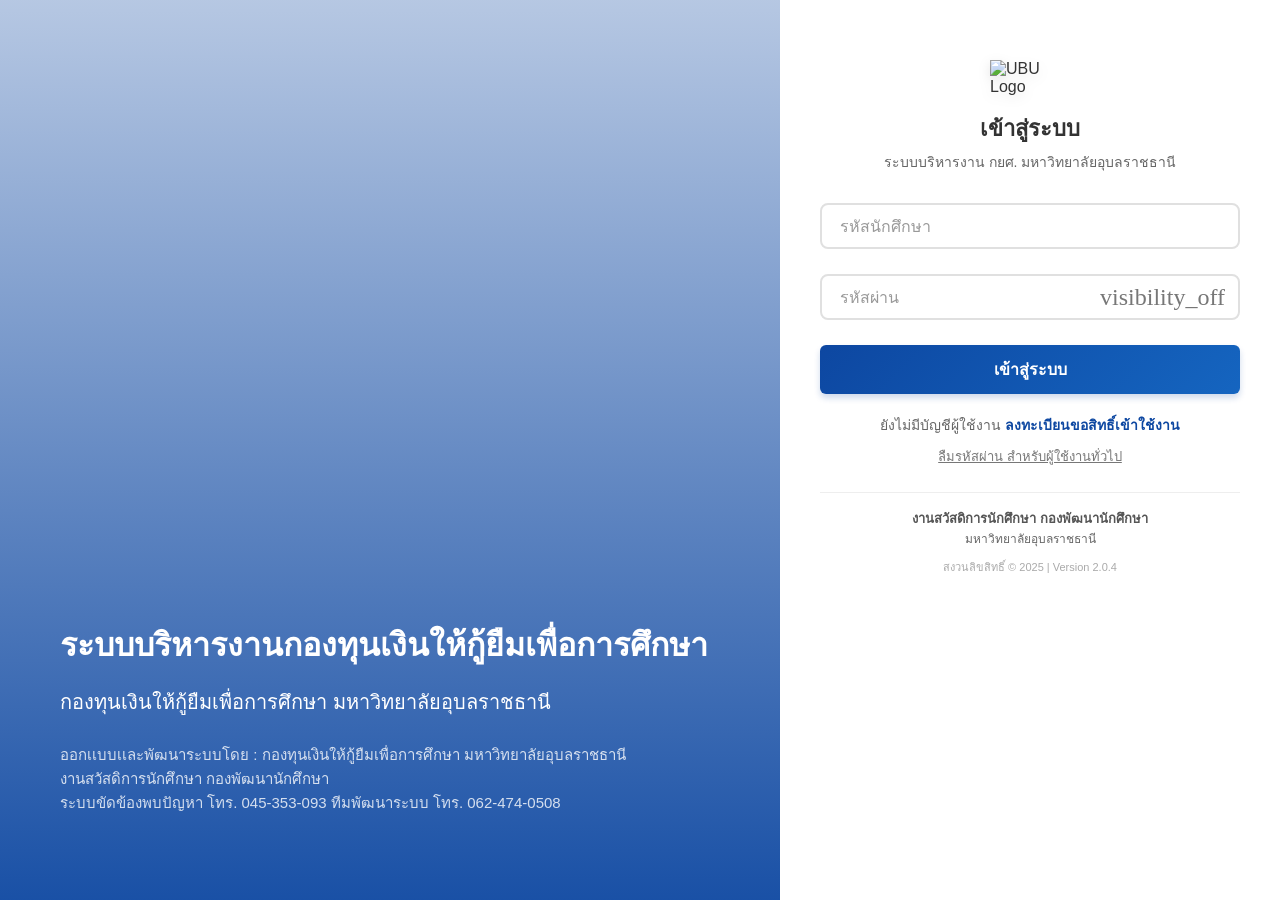
==== index.html @ ed47c74d "Update index.html" ====
<!DOCTYPE html>
<html lang="th">
<head>
    <meta charset="UTF-8">
    <meta name="viewport" content="width=device-width, initial-scale=1.0">
    <meta http-equiv="Content-Security-Policy" content="default-src 'self'; script-src 'self' https://cdn.jsdelivr.net https://script.google.com; style-src 'self' 'unsafe-inline' https://fonts.googleapis.com; font-src 'self' https://fonts.gstatic.com; connect-src 'self' https://script.google.com https://script.googleusercontent.com https://api.ipify.org; img-src 'self' data: https:;">
    <title>ระบบบริหารงานกองทุนเงินให้กู้ยืมเพื่อการศึกษา มหาวิทยาลัยอุบลราชธานี</title>
    <link href="https://fonts.googleapis.com/css2?family=Sarabun:wght@300;400;500;600;700&display=swap" rel="stylesheet">
    <link href="https://fonts.googleapis.com/icon?family=Material+Icons" rel="stylesheet">
    <script src="https://cdn.jsdelivr.net/npm/sweetalert2@11"></script>
    <link rel="stylesheet" href="style.css">
    <script src="api.js"></script>
</head>
<body>

    <div id="customLoader" style="display: none;">
        <div class="loader-box">
            <div id="loaderText" style="font-size: 16px; margin-bottom: 10px; line-height: 1.4;">ระบบกำลังประมวลผล กรุณารอสักครู่</div>
            <div class="loader-track"><div class="loader-bar"></div></div>
        </div>
    </div>

    <div id="authLayout">
        <div class="login-wrapper">
            <div class="login-image-side">
                <div class="login-image-text">
                    <h1 style="font-size: 32px; line-height: 1.2; white-space: nowrap;">ระบบบริหารงานกองทุนเงินให้กู้ยืมเพื่อการศึกษา</h1>
                    <p style="font-size: 20px; margin-bottom: 25px;">กองทุนเงินให้กู้ยืมเพื่อการศึกษา มหาวิทยาลัยอุบลราชธานี</p>
                    <p style="font-size: 15px; opacity: 0.8; margin-bottom: 25px;">
                        ออกเเบบเเละพัฒนาระบบโดย : กองทุนเงินให้กู้ยืมเพื่อการศึกษา มหาวิทยาลัยอุบลราชธานี<br>
                        งานสวัสดิการนักศึกษา กองพัฒนานักศึกษา<br>
                        ระบบขัดข้องพบปัญหา โทร. 045-353-093 ทีมพัฒนาระบบ โทร. 062-474-0508
                    </p>
                </div>
            </div>
            
            <div class="login-form-side">   
                <div id="loginSection" class="section active login-form-container">
                    <img src="https://drive.google.com/uc?export=view&id=1RZyiY78Czi9T7-gZjUfAJ6yCHCLRI7UK" alt="UBU Logo" class="login-logo">
                    <div style="margin-bottom: 30px; text-align: center;">
                        <h2 style="justify-content: center; color: #333; font-size: 22px; border: none; padding: 0; margin-bottom: 5px;">เข้าสู่ระบบ</h2>
                        <p style="color: #666; margin: 0; font-size: 14px;">ระบบบริหารงาน กยศ. มหาวิทยาลัยอุบลราชธานี</p>
                    </div>
                    <form id="loginForm">
                        <div class="modern-input-group">
                            <input type="text" id="loginStudentId" class="modern-input" placeholder=" " required>
                            <label for="loginStudentId" class="modern-label">รหัสนักศึกษา</label>
                        </div>
                        <div class="modern-input-group">
                            <input type="password" id="loginPassword" class="modern-input" placeholder=" " required>
                            <label for="loginPassword" class="modern-label">รหัสผ่าน</label>
                            <button type="button" class="toggle-password-btn" id="toggleLoginPassBtn">
                                <i class="material-icons" id="loginEyeIcon">visibility_off</i>
                            </button>
                        </div>
                        <button type="submit" id="btnLoginSubmit" class="btn-login-new">เข้าสู่ระบบ</button>
                    </form>
                    <div style="text-align: center; margin-top: 20px; font-size: 14px; display: flex; flex-direction: column; gap: 10px;">
                        <div>
                            <span style="color: #666;">ยังไม่มีบัญชีผู้ใช้งาน</span> 
                            <a href="#" id="showSignup" style="color: var(--secondary-color); font-weight: bold;">ลงทะเบียนขอสิทธิ์เข้าใช้งาน</a>
                        </div>
                        <div>
                            <a href="#" id="showResetPassword" style="color: #777; font-size: 13px; text-decoration: underline;">ลืมรหัสผ่าน สำหรับผู้ใช้งานทั่วไป</a>
                        </div>
                        <div style="margin-top: 15px; padding-top: 15px; border-top: 1px solid #eee;">
                            <div style="color: #555; font-weight: 600; font-size: 13px;">งานสวัสดิการนักศึกษา กองพัฒนานักศึกษา</div>
                            <div style="color: #666; font-size: 12px;">มหาวิทยาลัยอุบลราชธานี</div>
                            <div style="margin-top: 10px; color: #aaa; font-size: 11px;">สงวนลิขสิทธิ์ © 2025 | Version 2.0.4</div>
                        </div>
                    </div>
                </div>

                <div id="signupSection" class="section login-form-container" style="display: none;">
                    <div class="form-container">
                        <h2 style="color: #333; font-size: 24px; border: none; justify-content: center;">ลงทะเบียนขอสิทธิ์เข้าใช้งาน</h2>
                        <form id="signupForm" style="text-align: left;">
                            <p class="form-subheading">ข้อมูลส่วนตัว</p>
                            <div class="form-group">
                                <label for="signupPrefix">คำนำหน้า</label>
                                <select id="signupPrefix" class="floating-input" required>
                                    <option value="">เลือกคำนำหน้า</option>
                                    <option value="นาย">นาย</option>
                                    <option value="นาง">นาง</option>
                                    <option value="นางสาว">นางสาว</option>
                                </select>
                            </div>
                            <div class="form-row">
                                <div class="form-group" style="flex:1;">
                                    <label for="signupFirstName">ชื่อ (ไม่ต้องระบุคำนำหน้านาม)</label>
                                    <input type="text" id="signupFirstName" class="floating-input" required>
                                </div>
                                <div class="form-group" style="flex:1;">
                                    <label for="signupLastName">นามสกุล</label>
                                    <input type="text" id="signupLastName" class="floating-input" required>
                                </div>
                            </div>
                            <p class="form-subheading">ข้อมูลนักศึกษา</p>
                            <div class="form-group">
                                <label for="signupStudentId">รหัสนักศึกษา</label>
                                <input type="text" id="signupStudentId" class="floating-input" required>
                            </div>
                            <div class="form-group">
                                <label for="signupFaculty">สังกัดคณะ/วิทยาลัย</label>
                                <select id="signupFaculty" class="floating-input" required>
                                    <option value="">-- กรุณาเลือก --</option>
                                    <option value="คณะเกษตรศาสตร์">คณะเกษตรศาสตร์</option>
                                    <option value="คณะวิทยาศาสตร์">คณะวิทยาศาสตร์</option>
                                    <option value="คณะวิศวกรรมศาสตร์">คณะวิศวกรรมศาสตร์</option>
                                    <option value="คณะศิลปศาสตร์">คณะศิลปศาสตร์</option>
                                    <option value="คณะเภสัชศาสตร์">คณะเภสัชศาสตร์</option>
                                    <option value="คณะบริหารศาสตร์">คณะบริหารศาสตร์</option>
                                    <option value="คณะพยาบาลศาสตร์">คณะพยาบาลศาสตร์</option>
                                    <option value="คณะศิลปประยุกต์และสถาปัตยกรรมศาสตร์">คณะศิลปประยุกต์และสถาปัตยกรรมศาสตร์</option>
                                    <option value="คณะนิติศาสตร์">คณะนิติศาสตร์</option>
                                    <option value="คณะรัฐศาสตร์">คณะรัฐศาสตร์</option>
                                    <option value="คณะศึกษาศาสตร์">คณะศึกษาศาสตร์</option>
                                    <option value="วิทยาลัยแพทยศาสตร์และการสาธารณสุข">วิทยาลัยแพทยศาสตร์และการสาธารณสุข</option>
                                </select>
                            </div>
                            <div class="form-group">
                                <label for="signupPhone">หมายเลขโทรศัพท์</label>
                                <input type="tel" id="signupPhone" class="floating-input" pattern="[0-9]{10}" placeholder="08XXXXXXXX" required>
                            </div>
                            <p class="form-subheading">ข้อมูลบัญชี</p>
                            <div class="form-group">
                                <label for="signupGmail">อีเมล</label>
                                <input type="email" id="signupGmail" class="floating-input" required>
                            </div>
                            <div class="form-group">
                                <label for="signupPassword">รหัสผ่าน</label>
                                <div class="input-group-password">
                                    <input type="password" id="signupPassword" class="floating-input" minlength="6" required>
                                    <i class="material-icons toggle-password" id="toggleSignupPassword">visibility_off</i>
                                </div>
                            </div>
                            <button type="submit" id="btnSignupSubmit" class="btn-login-new" style="background: linear-gradient(135deg, #2e7d32 0%, #43a047 100%); width:100%">ลงทะเบียนเข้าใช้งาน</button>
                        </form>
                        <div style="text-align: center; margin-top: 20px;">
                            <a href="#" id="showLogin" style="color: #666; font-weight:bold;">กลับสู่หน้าเข้าสู่ระบบ</a>
                        </div>
                    </div>
                </div>

                <div id="resetPasswordSection" class="section login-form-container" style="display: none;">
                    <div class="form-container">
                        <h2 style="color: #333; font-size: 24px; border: none; justify-content: center; margin-bottom: 10px;">ตั้งรหัสผ่านใหม่</h2>
                        <p style="text-align: center; color: #666; font-size: 14px; margin-bottom: 30px;">กรุณากรอกข้อมูลเพื่อยืนยันตัวตน</p>
                        <form id="resetPasswordForm" style="text-align: left;">
                            <div id="resetStep1Area">
                                <div class="modern-input-group">
                                    <input type="text" id="resetStudentId" class="modern-input" placeholder=" " required>
                                    <label for="resetStudentId" class="modern-label">รหัสนักศึกษา</label>
                                </div>
                                <div class="modern-input-group">
                                    <input type="tel" id="resetPhone" class="modern-input" pattern="[0-9]{10}" placeholder=" " required>
                                    <label for="resetPhone" class="modern-label">เบอร์โทรศัพท์ที่ลงทะเบียนไว้</label>
                                </div>
                                <div class="modern-input-group">
                                    <input type="text" id="resetIdCard" class="modern-input" placeholder=" " maxlength="13" required>
                                    <label for="resetIdCard" class="modern-label">เลขประจำตัวประชาชน 13 หลัก</label>
                                </div>
                                <button type="button" id="btnVerifyIdentity" class="btn-login-new" style="background: linear-gradient(135deg, #0d47a1 0%, #1976D2 100%); width:100%; margin-bottom: 15px;">ตรวจสอบข้อมูล</button>
                            </div>
                            <div id="resetStep2Area" style="display: none; animation: fadeIn 0.5s;">
                                <hr style="margin: 20px 0; border: 0; border-top: 1px dashed #ccc;">
                                <div class="modern-input-group" style="position: relative;">
                                    <input type="password" id="resetNewPassword" class="modern-input" minlength="6" placeholder=" " required style="padding-right: 40px;">
                                    <label for="resetNewPassword" class="modern-label">รหัสผ่านใหม่</label>
                                    <i class="material-icons" id="btnToggleResetNew" style="position: absolute; right: 10px; top: 50%; transform: translateY(-50%); cursor: pointer; color: #999; user-select: none; z-index: 10;">visibility_off</i>
                                </div>
                                <div class="modern-input-group" style="position: relative;">
                                    <input type="password" id="resetConfirmPassword" class="modern-input" minlength="6" placeholder=" " required style="padding-right: 40px;">
                                    <label for="resetConfirmPassword" class="modern-label">ยืนยันรหัสผ่านใหม่</label>
                                    <i class="material-icons" id="btnToggleResetConfirm" style="position: absolute; right: 10px; top: 50%; transform: translateY(-50%); cursor: pointer; color: #999; user-select: none; z-index: 10;">visibility_off</i>
                                </div>
                                <button type="submit" id="btnResetSubmit" class="btn-login-new" style="background: linear-gradient(135deg, #e65100 0%, #ff9800 100%); width:100%">ยืนยันการเปลี่ยนรหัสผ่าน</button>
                            </div>
                        </form>
                        <div style="text-align: center; margin-top: 20px;">
                            <a href="#" id="backToLoginFromReset" style="color: #666; font-weight:bold;">ยกเลิก / กลับหน้าเข้าสู่ระบบ</a>
                        </div>
                    </div>
                </div>
            </div>
        </div>
    </div>

<script src="main.js"></script>
</body>
</html>
---- style.css ----
<style>  

.time-slot-picker {
    display: grid;
    grid-template-columns: repeat(auto-fill, minmax(130px, 1fr));
    gap: 12px;
}
.time-slot-label {
    display: inline-flex;
    align-items: center;
    justify-content: center;
    background-color: #f8fafc;
    border: 2px solid #e2e8f0;
    border-radius: 8px;
    padding: 12px 10px;
    cursor: pointer;
    transition: all 0.2s ease;
    font-weight: 600;
    color: #64748b;
    user-select: none;
    text-align: center;
}
.time-slot-label input[type="checkbox"] {
    display: none;
}
.time-slot-label:has(input:checked) {
    background-color: #eff6ff;
    border-color: #0284c7;
    color: #0369a1;
    box-shadow: 0 4px 10px rgba(2, 132, 199, 0.15);
}

.queue-date-card {
    background: #ffffff;
    border: 1px solid #e2e8f0;
    border-radius: 12px;
    padding: 20px;
    margin-bottom: 15px;
    display: flex;
    justify-content: space-between;
    align-items: center;
    box-shadow: 0 2px 5px rgba(0,0,0,0.02);
    transition: transform 0.2s, box-shadow 0.2s;
}
.queue-date-card:hover {
    transform: translateY(-2px);
    box-shadow: 0 8px 15px rgba(0,0,0,0.05);
    border-color: #cbd5e1;
}

.sidebar.collapsed .nav-header,
.sidebar.collapsed .arrow-icon {
    display: none !important;
}
    .queue-ticket-expired {
        background-color: #f5f5f5 !important;
        border-color: #ccc !important;
        opacity: 0.9;
    }

    .queue-ticket-expired .qt-left {
        background: linear-gradient(135deg, #757575 0%, #9e9e9e 100%) !important;
    }

    .queue-ticket-expired .btn-cancel-queue {
        display: none !important;
    }

    .queue-ticket-expired .qt-value,
    .queue-ticket-expired .qt-label {
        color: #666 !important;
    }
    
    :root {
        --sidebar-bg: #212529;
        --sidebar-text: #ecf0f1;
        --sidebar-hover: #343a40;
        --topbar-bg: #ffffff;
        --body-bg: #f4f6f9;
        --primary-color: #343a40;
        --secondary-color: #0d47a1;
        --accent-color: #1976D2;
        --success-color: #28a745;
        --danger-color: #dc3545;
        --warning-color: #ffc107;
        --text-color: #333;
        --input-border: #ced4da;
        --input-focus: #80bdff;
        --sidebar-width: 260px;
        --sidebar-width-collapsed: 60px;
        --topbar-height: 60px;
        --transition-speed: 0.3s;
    }
   
    .swal2-container {
        z-index: 9999 !important;
    }

    body { 
        font-family: 'Sarabun', sans-serif; 
        margin: 0; 
        padding: 0; 
        background-color: var(--body-bg); 
        color: var(--text-color); 
        overflow-x: hidden; 
    }
    
    * { 
        box-sizing: border-box; 
    }
    
    a { 
        text-decoration: none; 
        color: var(--accent-color); 
    }

    #customLoader { 
        display: none; 
        position: fixed; 
        z-index: 9999; 
        left: 0; 
        top: 0; 
        width: 100%; 
        height: 100%; 
        background-color: rgba(0, 0, 0, 0.4); 
        backdrop-filter: blur(2px); 
        justify-content: center; 
        align-items: center; 
    }
    
    .loader-box { 
        background-color: #1976D2; 
        color: #fff; 
        padding: 20px; 
        border-radius: 8px; 
        width: 300px; 
        text-align: center; 
    }
    
    .loader-track { 
        width: 100%; 
        height: 5px; 
        background: rgba(255,255,255,0.3); 
        border-radius: 3px; 
        position: relative; 
        overflow: hidden; 
        margin-top: 10px; 
    }
    
    .loader-bar { 
        position: absolute; 
        height: 100%; 
        width: 30%; 
        background: #fff; 
        border-radius: 3px; 
        animation: indeterminate 1.5s infinite ease-in-out; 
    }
    
    @keyframes indeterminate { 
        0% { left: -30%; } 
        50% { left: 40%; width: 50%; } 
        100% { left: 100%; width: 30%; } 
    }

    .login-wrapper { 
        display: flex; 
        min-height: 100vh; 
        width: 100%; 
        background-color: #fff; 
        font-family: 'Sarabun', sans-serif; 
        overflow: hidden; 
    }
    
    .login-image-side { 
        flex: 1.2; 
        background-image: url('https://img2.pic.in.th/thm_ubu.jpg'); 
        background-size: cover; 
        background-position: center; 
        position: relative; 
        display: flex; 
        flex-direction: column; 
        justify-content: flex-end; 
        padding: 60px; 
        color: white; 
    }
    
    .login-image-side::before { 
        content: ''; 
        position: absolute; 
        top: 0; 
        left: 0; 
        right: 0; 
        bottom: 0; 
        background: linear-gradient(to bottom, rgba(13, 71, 161, 0.3), rgba(13, 71, 161, 0.95)); 
        z-index: 1; 
    }
    
    .login-image-text { 
        position: relative; 
        z-index: 2; 
        max-width: 650px; 
        animation: fadeInUp 0.8s ease-out; 
    }

    .login-form-side {
        width: 100%;
        max-width: 500px;
        flex-shrink: 0;
        display: block;
        background-color: #ffffff;
        position: relative;
        overflow-y: auto;
        height: 100vh;
    }
    
    .login-form-container {
        width: 100%;
        max-width: 480px;
        margin: 0 auto;
        padding: 60px 30px 40px 30px;
        animation: fadeIn 1s ease-out;
    }
  
    .login-logo {
        width: 80px;
        height: auto;
        display: block;
        margin: 0 auto 15px auto;
        filter: drop-shadow(0 4px 6px rgba(0,0,0,0.1));
    }

    .modern-input-group {
        position: relative;
        margin-bottom: 25px; 
        text-align: left;
    }
    
    .modern-input {
        width: 100%;
        padding: 12px 15px;
        border: 2px solid #e0e0e0; 
        border-radius: 8px;
        background: none;
        font-family: 'Sarabun', sans-serif;
        font-size: 16px;
        color: #333;
        outline: none;
        transition: border-color 0.3s ease;
        z-index: 1;
    }

    .modern-input:focus,
    .modern-input:not(:placeholder-shown) {
        border-color: var(--secondary-color); 
    }

    .modern-label {
        position: absolute;
        left: 15px;
        top: 50%;
        transform: translateY(-50%);
        background-color: #fff; 
        padding: 0 5px;
        color: #999;
        font-size: 16px;
        transition: all 0.3s ease;
        pointer-events: none; 
        z-index: 2;
    }

    .modern-input:focus ~ .modern-label,
    .modern-input:not(:placeholder-shown) ~ .modern-label {
        top: 0;
        font-size: 12px;
        color: var(--secondary-color);
        font-weight: bold;
    }

    .toggle-password-btn {
        position: absolute;
        right: 15px;
        top: 50%;
        transform: translateY(-50%);
        cursor: pointer;
        color: #777;
        z-index: 3;
        background: none;
        border: none;
        padding: 0;
        display: flex;
        align-items: center;
    }

    .toggle-password-btn:hover {
        color: var(--secondary-color);
    }

    .btn-login-new { 
        width: 100%; 
        padding: 12px; 
        background: linear-gradient(135deg, #0d47a1 0%, #1565c0 100%); 
        color: white; 
        border: none; 
        border-radius: 6px; 
        font-size: 16px; 
        font-weight: 700; 
        cursor: pointer; 
        transition: transform 0.2s; 
        box-shadow: 0 4px 6px rgba(13, 71, 161, 0.2); 
    }
    
    .btn-login-new:hover { 
        transform: translateY(-2px); 
    }

    .form-group { 
        margin-bottom: 15px; 
        text-align: left; 
    }
    
    .form-group label { 
        display: block; 
        margin-bottom: 6px; 
        font-weight: 600; 
        font-size: 14px; 
        color: #495057; 
    }
    
    .form-group input, 
    .form-group select, 
    .form-group textarea { 
        width: 100%; 
        padding: 10px 12px; 
        border: 1px solid var(--input-border); 
        border-radius: 6px; 
        font-family: 'Sarabun'; 
        font-size: 14px; 
        background-color: #fff;
        transition: border-color 0.15s ease-in-out, box-shadow 0.15s ease-in-out;
    }
    
    .form-group input:focus, 
    .form-group select:focus, 
    .form-group textarea:focus { 
        border-color: var(--input-focus); 
        outline: 0; 
        box-shadow: 0 0 0 0.2rem rgba(0, 123, 255, 0.25); 
    }
    
    .form-group input[readonly] { 
        background-color: #e9ecef; 
        opacity: 1; 
        cursor: not-allowed; 
    }
    
    .floating-input { 
        width: 100%; 
        padding: 12px 14px; 
        border: 1px solid #ccc; 
        border-radius: 6px; 
        font-size: 14px; 
        font-family: 'Sarabun'; 
        outline: none; 
        background: #fff; 
        transition: all 0.3s; 
    }
    
    .floating-input:focus { 
        border-color: #0d47a1; 
        box-shadow: 0 0 0 2px rgba(13, 71, 161, 0.1); 
    }
    
    .input-group-password { 
        position: relative; 
    }
    
    .input-group-password input { 
        padding-right: 40px; 
    }
    
    .toggle-password { 
        position: absolute; 
        right: 10px; 
        top: 50%; 
        transform: translateY(-50%); 
        cursor: pointer; 
        color: #777; 
    }

    .form-row { 
        display: grid; 
        grid-template-columns: repeat(auto-fit, minmax(240px, 1fr)); 
        gap: 15px; 
        margin-bottom: 5px; 
    }
    
    .form-row.address-row { 
        grid-template-columns: repeat(auto-fit, minmax(180px, 1fr)); 
    }

    .form-section-title { 
        color: var(--secondary-color); 
        font-size: 18px; 
        font-weight: bold; 
        margin-top: 30px; 
        margin-bottom: 20px; 
        border-left: 4px solid var(--accent-color); 
        padding-left: 10px; 
        background: #f8f9fa; 
        padding: 10px; 
        border-radius: 0 6px 6px 0; 
    }
    
    .form-subheading { 
        text-align: left; 
        font-weight: bold; 
        color: var(--secondary-color); 
        border-bottom: 2px solid #eee; 
        padding-bottom: 5px; 
        margin-top: 20px; 
        margin-bottom: 15px; 
        font-size: 16px; 
    }

    .app-wrapper { 
        display: flex; 
        min-height: 100vh; 
    }
    
    .sidebar { 
        width: var(--sidebar-width); 
        background-color: var(--sidebar-bg); 
        color: var(--sidebar-text); 
        display: flex; 
        flex-direction: column; 
        position: fixed; 
        top: 0; 
        left: 0; 
        height: 100%; 
        transition: width var(--transition-speed); 
        z-index: 1000; 
        overflow-y: auto; 
    }
    
    .sidebar.collapsed { 
        width: var(--sidebar-width-collapsed); 
    }
    
    .sidebar.collapsed .nav-header {
        display: none;
    }
    
    .sidebar-header { 
        height: var(--topbar-height); 
        display: flex; 
        align-items: center; 
        padding: 0 20px; 
        background-color: rgba(0,0,0,0.1); 
        border-bottom: 1px solid #4b4b4b; 
        white-space: nowrap; 
        overflow: hidden;
    }
    
    .sidebar-logo { 
        height: 40px; 
        width: auto; 
        margin-right: 10px; 
    }
    
    .sidebar-menu { 
        list-style: none; 
        padding: 10px 0; 
        margin: 0; 
    }
    
    .nav-link { 
        display: flex; 
        align-items: center; 
        padding: 12px 20px; 
        color: #cfd8dc; 
        transition: all 0.2s; 
        border-left: 4px solid transparent; 
        cursor: pointer; 
        white-space: nowrap; 
        overflow: hidden; 
        text-decoration: none;
    }
    
    .nav-link:hover, .nav-link.active { 
        background-color: var(--sidebar-hover); 
        color: #fff; 
        border-left-color: var(--secondary-color); 
    }
    
    .nav-link i { 
        min-width: 24px; 
        margin-right: 15px; 
        font-size: 20px; 
        text-align: center; 
    }
    
    .nav-header { 
        font-size: 12px; 
        color: #aaa; 
        padding: 5px 20px; 
        text-transform: uppercase; 
    }
    
    .main-content-wrapper { 
        flex: 1; 
        margin-left: var(--sidebar-width); 
        transition: margin-left var(--transition-speed); 
        display: flex; 
        flex-direction: column; 
        width: 100%; 
    }
    
    .sidebar.collapsed ~ .main-content-wrapper { 
        margin-left: var(--sidebar-width-collapsed); 
    }
    
    .topbar { 
        height: var(--topbar-height); 
        background-color: var(--topbar-bg); 
        display: flex; 
        justify-content: space-between; 
        align-items: center; 
        padding: 0 20px; 
        box-shadow: 0 2px 4px rgba(0,0,0,0.05); 
        position: sticky; 
        top: 0; 
        z-index: 900; 
    }
    
    .content-body { 
        padding: 30px; 
        flex: 1; 
    }
    
    .card { 
        background: #fff; 
        border-radius: 8px; 
        box-shadow: 0 2px 10px rgba(0,0,0,0.05); 
        padding: 25px; 
        margin-bottom: 20px; 
        border-top: 3px solid var(--secondary-color); 
    }
    
    .section { 
        display: none; 
        animation: fadeIn 0.4s ease-in-out; 
    }
    
    .section.active { 
        display: block; 
    }
    
    h2 { 
        margin-top: 0; 
        color: var(--secondary-color); 
        font-size: 22px; 
        border-bottom: 1px solid #eee; 
        padding-bottom: 10px; 
        margin-bottom: 20px; 
        display: flex; 
        align-items: center; 
        gap: 10px; 
    }

    .table-container { 
        overflow-x: auto; 
    }
    
    .clean-table { 
        width: 100%; 
        border-collapse: separate; 
        border-spacing: 0; 
        border: 1px solid #eee; 
        border-radius: 6px; 
        overflow: hidden; 
        margin-top: 10px; 
    }
    
    .clean-table th { 
        background-color: #f1f3f5; 
        color: #495057; 
        font-weight: 700; 
        padding: 12px 15px; 
        border-bottom: 2px solid #ddd; 
        text-align: left; 
    }
    
    .clean-table td { 
        padding: 12px 15px; 
        border-bottom: 1px solid #eee; 
        vertical-align: middle; 
        color: #333; 
    }
    
    .clean-table tr:hover { 
        background-color: #f8f9fa; 
    }
    
    .btn { 
        display: inline-flex; 
        align-items: center; 
        justify-content: center; 
        font-family: 'Sarabun'; 
        font-weight: 600; 
        padding: 8px 16px; 
        border-radius: 4px; 
        border: none; 
        cursor: pointer; 
        transition: all 0.2s; 
        gap: 5px; 
        font-size: 14px; 
    }
    
    .btn-primary { background-color: var(--secondary-color); color: #fff; }
    .btn-success { background-color: var(--success-color); color: #fff; }
    .btn-danger { background-color: var(--danger-color); color: #fff; }
    .btn-info { background-color: #17a2b8; color: white; }
    .btn-secondary { background-color: #6c757d; color: white; }
    .btn:hover { opacity: 0.9; transform: translateY(-1px); }
    
    .admin-stat-grid { 
        display: grid; 
        grid-template-columns: repeat(auto-fit, minmax(220px, 1fr)); 
        gap: 20px; 
        margin-bottom: 20px; 
    }
    
    .stat-card { 
        background: #fff; 
        border-radius: 12px; 
        padding: 20px; 
        color: #fff; 
        position: relative; 
        overflow: hidden; 
        box-shadow: 0 4px 15px rgba(0,0,0,0.1); 
    }
    
    .stat-title { 
        font-size: 14px; 
        opacity: 0.9; 
        margin-bottom: 10px; 
    }
    
    .stat-value { 
        font-size: 28px; 
        font-weight: 700; 
    }
    
    .bg-blue { background: linear-gradient(135deg, #0d47a1 0%, #42a5f5 100%); }
    .bg-green { background: linear-gradient(135deg, #1b5e20 0%, #66bb6a 100%); }
    .bg-orange { background: linear-gradient(135deg, #e65100 0%, #ffa726 100%); }
    .bg-red { background: linear-gradient(135deg, #c62828 0%, #ef5350 100%); }
    
    .modal { 
        display: none; 
        position: fixed; 
        z-index: 2000; 
        left: 0; 
        top: 0; 
        width: 100%; 
        height: 100%; 
        background-color: rgba(0,0,0,0.5); 
        justify-content: center; 
        align-items: center; 
    }
    
    .modal-content { 
        background: #fff; 
        padding: 30px; 
        border-radius: 8px; 
        width: 90%; 
        max-width: 600px; 
        animation: fadeIn 0.3s; 
        position: relative; 
        max-height: 90vh; 
        overflow-y: auto;
    }
    
    .close-button { 
        position: absolute; 
        top: 15px; 
        right: 20px; 
        font-size: 24px; 
        cursor: pointer; 
        color: #999; 
    }

    .student-card { 
        display: flex; 
        flex-direction: row; 
        background: white; 
        border-radius: 16px; 
        box-shadow: 0 10px 25px rgba(0,0,0,0.1); 
        overflow: hidden; 
        border: 1px solid #e0e0e0; 
        width: 100%; 
        margin: 0 auto; 
        position: relative; 
    }
    
    .student-card-left { 
        flex: 0 0 250px; 
        background: linear-gradient(180deg, #f8f9fa 0%, #e9ecef 100%); 
        display: flex; 
        flex-direction: column; 
        align-items: center; 
        justify-content: center; 
        padding: 30px 20px; 
        border-right: 1px solid #ddd; 
        position: relative; 
    }
    
    .profile-img-container { 
        position: relative; 
        width: 150px; 
        height: 200px; 
        margin-bottom: 15px; 
    }

    .profile-img { 
        width: 100%; 
        height: 100%; 
        border-radius: 0; 
        object-fit: contain; 
        object-position: center;
        border: none;
        box-shadow: none;
        background-color: #fff; 
    }

    .upload-overlay { 
        position: absolute; 
        bottom: 5px; 
        right: 5px; 
        background: var(--secondary-color); 
        color: white; 
        width: 35px; 
        height: 35px; 
        border-radius: 50%; 
        display: flex; 
        align-items: center; 
        justify-content: center; 
        cursor: pointer; 
        box-shadow: 0 2px 5px rgba(0,0,0,0.2); 
        transition: transform 0.2s; 
    }
    
    .upload-overlay:hover { 
        transform: scale(1.1); 
    }
    
    .student-card-right { 
        flex: 1; 
        padding: 30px; 
        display: flex; 
        flex-direction: column; 
        justify-content: center; 
    }
    
    .student-header { 
        border-bottom: 2px solid var(--secondary-color); 
        margin-bottom: 20px; 
        padding-bottom: 10px; 
    }
    
    .student-title-th { 
        font-size: 24px; 
        font-weight: bold; 
        color: var(--primary-color); 
        line-height: 1.2; 
    }
    
    .student-title-en { 
        font-size: 14px; 
        color: #777; 
        margin-top: 5px; 
        text-transform: uppercase; 
        letter-spacing: 1px; 
    }
    
    .info-grid { 
        display: grid; 
        grid-template-columns: 1fr; 
        gap: 15px; 
    }
    
    .info-item { 
        display: flex; 
        border-bottom: 1px dashed #eee; 
        padding-bottom: 8px; 
        align-items: center; 
    }
    
    .info-label { 
        font-weight: 600; 
        color: #666; 
        width: 120px; 
        flex-shrink: 0; 
    }
    
    .info-value { 
        color: #333; 
        font-weight: 500; 
        word-break: break-word; 
    }
    
    .card-footer-logo { 
        position: absolute; 
        bottom: 15px; 
        right: 20px; 
        opacity: 0.1; 
        width: 100px; 
        pointer-events: none; 
    }

    @media (max-width: 900px) {
        .login-wrapper { flex-direction: column; }
        .login-image-side { display: none; }
        
        .login-form-side { 
            max-width: 100%; 
            height: auto; 
            min-height: 100vh;
            padding: 10px; 
        }
        
        .login-form-container {
            padding: 30px 15px; 
        }
        
        .signup-grid { grid-template-columns: 1fr; }
        .full-width { grid-column: span 1; }
    }
    
    @media (max-width: 768px) {
        .student-card { flex-direction: column; }
        .student-card-left { flex: 0 0 auto; border-right: none; border-bottom: 1px solid #ddd; padding: 20px; }
        .student-card-right { padding: 20px; }
        .student-title-th { font-size: 20px; }
        .info-label { width: 100px; font-size: 14px; }
        .info-value { font-size: 14px; }
        .form-row.address-row { grid-template-columns: 1fr 1fr; } 
    }
    
    @media (max-width: 480px) {
        .form-row.address-row { grid-template-columns: 1fr; }
    }

    @keyframes fadeInUp { from { opacity: 0; transform: translateY(20px); } to { opacity: 1; transform: translateY(0); } }
    @keyframes fadeIn { from { opacity: 0; } to { opacity: 1; } }
    
    tr[onclick] {
        transition: background-color 0.2s;
    }
    
    tr[onclick]:hover {
        background-color: #bbdefb !important; 
    }
    
    .queue-ticket { 
        background: white; 
        border-radius: 16px; 
        box-shadow: 0 5px 20px rgba(0,0,0,0.15); 
        overflow: hidden; 
        max-width: 350px; 
        margin: 20px auto; 
        border: 1px solid #eee; 
        position: relative; 
    }
    
    .queue-header { 
        background: linear-gradient(135deg, #FF6B6B 0%, #EE5D5D 100%); 
        color: white; 
        padding: 20px; 
        text-align: center; 
    }
    
    .queue-number { 
        font-size: 32px; 
        font-weight: 800; 
        margin: 10px 0; 
        letter-spacing: 2px; 
        text-transform: uppercase; 
    }
    
    .queue-body { padding: 20px; }
    .queue-info-row { display: flex; justify-content: space-between; margin-bottom: 10px; border-bottom: 1px dashed #eee; padding-bottom: 5px; }
    
    .queue-ticket-horizontal {
        display: flex;
        background: #fff;
        border-radius: 12px;
        box-shadow: 0 4px 15px rgba(0,0,0,0.1);
        overflow: hidden;
        border: 1px solid #e0e0e0;
        max-width: 600px;
        margin: 0 auto;
    }

    .qt-left {
        background: linear-gradient(135deg, #FF6B6B 0%, #EE5D5D 100%);
        color: white;
        padding: 20px;
        width: 35%; 
        display: flex;
        flex-direction: column;
        align-items: center;
        justify-content: center;
        text-align: center;
    }

    .qt-number {
        font-size: 32px;
        font-weight: 800;
        letter-spacing: 1px;
        margin: 5px 0;
    }

    .qt-right {
        padding: 20px;
        width: 65%; 
        display: flex;
        flex-direction: column;
        justify-content: center;
        position: relative;
    }

    .qt-row {
        display: flex;
        gap: 20px;
        margin-bottom: 15px;
    }

    .qt-info-group { margin-bottom: 10px; }
    .qt-label { font-size: 12px; color: #888; }
    .qt-value { font-size: 16px; font-weight: bold; color: #333; }

    .btn-cancel-queue {
        background-color: #ffebee;
        color: #c62828;
        border: 1px solid #ffcdd2;
        padding: 8px 15px;
        border-radius: 6px;
        cursor: pointer;
        font-family: 'Sarabun';
        font-weight: bold;
        display: flex;
        align-items: center;
        justify-content: center;
        gap: 5px;
        transition: all 0.2s;
        margin-top: 10px;
        width: 100%;
    }
    
    .btn-cancel-queue:hover {
        background-color: #ef9a9a;
        color: white;
    }

    @media (max-width: 600px) {
        .queue-ticket-horizontal { flex-direction: column; }
        .qt-left, .qt-right { width: 100%; }
        .qt-row { flex-direction: column; gap: 0; }
    }

    .slot-grid {
        display: grid;
        grid-template-columns: repeat(auto-fill, minmax(300px, 1fr)); 
        gap: 25px;
        padding: 20px 5px;
    }

    .slot-card {
        background: #ffffff;
        border-radius: 24px; 
        box-shadow: 0 10px 30px rgba(0, 0, 0, 0.05); 
        border: 1px solid rgba(0,0,0,0.04);
        transition: all 0.4s cubic-bezier(0.175, 0.885, 0.32, 1.275); 
        position: relative;
        overflow: hidden;
        display: flex;
        flex-direction: column;
    }

    .slot-card:hover {
        transform: translateY(-8px);
        box-shadow: 0 20px 40px rgba(0, 0, 0, 0.1);
    }

    .slot-card.full {
        filter: grayscale(100%);
        opacity: 0.7;
        pointer-events: none;
    }

    .slot-header {
        padding: 20px 25px 10px;
        display: flex;
        justify-content: space-between;
        align-items: center;
    }

    .slot-date {
        font-size: 15px;
        color: #888;
        font-weight: 600;
        display: flex;
        align-items: center;
        gap: 6px;
    }

    .slot-status-badge {
        font-size: 12px;
        padding: 6px 12px;
        border-radius: 30px;
        font-weight: 700;
        text-transform: uppercase;
        letter-spacing: 0.5px;
    }
    
    .badge-available { background: #e0f2f1; color: #00695c; }
    .badge-warning   { background: #fff3e0; color: #ef6c00; }
    .badge-full      { background: #ffebee; color: #c62828; }

    .slot-body {
        padding: 10px 25px 25px;
        flex: 1;
        display: flex;
        flex-direction: column;
        align-items: center;
    }

    .slot-time {
        font-size: 36px; 
        font-weight: 900;
        margin: 10px 0;
        background: linear-gradient(45deg, #1976D2, #42a5f5); 
        -webkit-background-clip: text;
        -webkit-text-fill-color: transparent;
        letter-spacing: -1px;
    }

    .quota-info {
        width: 100%;
        margin-top: 10px;
    }

    .quota-labels {
        display: flex;
        justify-content: space-between;
        font-size: 14px;
        color: #555;
        margin-bottom: 8px;
        font-weight: 500;
    }

    .modern-progress-track {
        height: 12px;
        background: #f1f3f5;
        border-radius: 10px;
        overflow: hidden;
        position: relative;
    }

    .modern-progress-bar {
        height: 100%;
        border-radius: 10px;
        background: linear-gradient(90deg, #4caf50, #81c784);
        box-shadow: 0 2px 5px rgba(76, 175, 80, 0.3);
        transition: width 0.6s ease;
    }

    .btn-book-slot {
        margin-top: 25px;
        width: 100%;
        padding: 14px;
        border: none;
        border-radius: 12px;
        font-family: 'Sarabun', sans-serif;
        font-size: 16px;
        font-weight: 700;
        cursor: pointer;
        transition: transform 0.2s, box-shadow 0.2s;
        display: flex;
        align-items: center;
        justify-content: center;
        gap: 8px;
    }

    .btn-book-slot.active {
        background: linear-gradient(135deg, #2196F3 0%, #1976D2 100%);
        color: white;
        box-shadow: 0 4px 15px rgba(33, 150, 243, 0.3);
    }

    .btn-book-slot.active:hover {
        transform: translateY(-2px);
        box-shadow: 0 8px 20px rgba(33, 150, 243, 0.4);
    }

    .btn-book-slot.disabled {
        background: #e0e0e0;
        color: #9e9e9e;
        cursor: not-allowed;
        box-shadow: none;
    }

    .slot-header {
        background: linear-gradient(to right, #f8f9fa, #fff);
        padding: 15px 20px;
        border-bottom: 1px solid #f0f0f0;
        display: flex;
        justify-content: space-between;
        align-items: center;
    }

    .slot-date {
        font-weight: 700;
        color: var(--secondary-color);
        font-size: 16px;
        display: flex;
        align-items: center;
        gap: 5px;
    }

    .slot-status {
        font-size: 12px;
        padding: 4px 10px;
        border-radius: 20px;
        font-weight: 600;
    }

    .status-available { background-color: #e8f5e9; color: #2e7d32; }
    .status-full { background-color: #ffebee; color: #c62828; }

    .slot-body {
        padding: 20px;
        flex: 1;
        display: flex;
        flex-direction: column;
        justify-content: center;
        align-items: center;
    }

    .slot-time {
        font-size: 28px;
        font-weight: 800;
        color: #333;
        letter-spacing: 1px;
        margin-bottom: 15px;
    }

    .quota-container {
        width: 100%;
        margin-bottom: 20px;
    }

    .progress-fill {
        height: 100%;
        border-radius: 10px;
        transition: width 0.5s ease;
    }

    .quota-text {
        font-size: 14px;
        color: #666;
        display: flex;
        justify-content: space-between;
    }

    .btn-book-slot {
        width: 100%;
        padding: 12px;
        border: none;
        border-radius: 8px;
        font-weight: 700;
        font-family: 'Sarabun';
        cursor: pointer;
        transition: background 0.2s;
        font-size: 16px;
    }

    .btn-book-slot.active {
        background: linear-gradient(135deg, var(--secondary-color) 0%, #1976D2 100%);
        color: white;
        box-shadow: 0 4px 10px rgba(13, 71, 161, 0.2);
    }
    
    .btn-book-slot.active:hover {
        background: linear-gradient(135deg, #1565c0 0%, #0d47a1 100%);
    }

    .btn-book-slot.disabled {
        background-color: #e0e0e0;
        color: #999;
        cursor: not-allowed;
    }

    .sidebar-overlay {
        display: none;
        position: fixed;
        top: 0;
        left: 0;
        width: 100%;
        height: 100%;
        background-color: rgba(0, 0, 0, 0.5); 
        z-index: 999; 
        opacity: 0;
        transition: opacity 0.3s;
    }

    .sidebar-overlay.active {
        display: block;
        opacity: 1;
    }

    @media (max-width: 900px) {
        .sidebar { 
            margin-left: -260px; 
            box-shadow: 4px 0 15px rgba(0,0,0,0.2); 
        }
        .sidebar.active { 
            margin-left: 0; 
        }
        .main-content-wrapper { 
            margin-left: 0 !important; 
        }
    }

    .activity-header-wrap {
        display: flex;
        justify-content: space-between;
        align-items: center;
        margin-bottom: 20px;
        gap: 15px; 
        flex-wrap: wrap;
    }

    .activity-desc {
        color: #666;
        margin: 0;
        font-size: 15px;
        flex: 1; 
        min-width: 200px; 
    }

    .btn-history-mobile {
        white-space: nowrap;
        padding: 10px 20px;
        border-radius: 30px; 
        box-shadow: 0 4px 10px rgba(23, 162, 184, 0.2);
        font-size: 14px;
        display: flex;
        align-items: center;
        gap: 5px;
    }

    @media (max-width: 600px) {
        .activity-header-wrap {
            flex-direction: column;
            align-items: flex-start;
            background: #f8f9fa; 
            padding: 15px;
            border-radius: 12px;
        }

        .activity-desc {
            font-size: 13px; 
            margin-bottom: 10px;
            width: 100%;
            color: #555;
        }

        .btn-history-mobile {
            width: 100%; 
            justify-content: center; 
            padding: 12px;
            background: linear-gradient(135deg, #17a2b8 0%, #00838f 100%); 
            border: none;
        }
        
        #userActivitySection h2 {
            font-size: 18px;
            margin-bottom: 15px;
        }
    }

    .history-list-wrapper {
        max-height: 60vh; 
        overflow-y: auto;
        padding: 5px;
    }

    .history-card {
        background: #fff;
        border-radius: 12px;
        border: 1px solid #eee;
        box-shadow: 0 4px 10px rgba(0,0,0,0.05);
        padding: 15px;
        margin-bottom: 15px;
        display: flex;
        flex-direction: column;
        gap: 10px;
        transition: transform 0.2s;
    }

    .history-card:hover {
        transform: translateY(-3px);
        border-color: var(--secondary-color);
        box-shadow: 0 8px 15px rgba(0,0,0,0.1);
    }

    .hist-header {
        display: flex;
        justify-content: space-between;
        align-items: center;
        border-bottom: 1px dashed #f0f0f0;
        padding-bottom: 8px;
    }

    .hist-date {
        font-weight: 700;
        color: var(--secondary-color);
        font-size: 15px;
        display: flex;
        align-items: center;
        gap: 5px;
    }

    .hist-time {
        font-size: 13px;
        color: #555;
        background: #f1f3f5;
        padding: 3px 8px;
        border-radius: 6px;
        font-weight: 600;
    }

    .hist-name {
        font-size: 16px;
        color: #333;
        line-height: 1.5;
    }

    .hist-footer {
        display: flex;
        justify-content: flex-end;
    }

    .hist-status {
        font-size: 12px;
        padding: 4px 12px;
        border-radius: 20px;
        font-weight: 700;
        background-color: #e8f5e9;
        color: #2e7d32; 
        display: flex;
        align-items: center;
        gap: 4px;
    }

    .system-title {
        margin-left: 15px; 
        font-weight: bold; 
        font-size: 18px; 
        color: var(--secondary-color);
        white-space: nowrap; 
        overflow: hidden; 
        text-overflow: ellipsis; 
    }

    .user-profile-info {
        text-align: right; 
        font-size: 14px;
    }

    .btn-logout {
        padding: 6px 15px; 
        font-size: 14px; 
        border-radius: 30px; 
        display: flex; 
        align-items: center; 
        gap: 5px;
        height: 38px;
        transition: all 0.2s;
    }

    @media (max-width: 600px) {
        .system-title {
            font-size: 15px;
            margin-left: 10px;
        }

        #topbarUserRole {
            display: none;
        }
        
        #topbarUserName {
            font-size: 13px;
            max-width: 80px; 
            overflow: hidden;
            text-overflow: ellipsis;
            white-space: nowrap;
        }

        .logout-text {
            display: none;
        }
        
        .btn-logout {
            padding: 0; 
            border-radius: 50%;
            width: 36px;
            height: 36px;
            justify-content: center;
        }
        
        .btn-logout i {
            font-size: 18px; 
            margin: 0;
        }
    }

    .status-badge {
        padding: 4px 10px;
        border-radius: 20px;
        font-size: 12px;
        font-weight: bold;
        display: inline-block;
    }
    
    .badge-show { background-color: #e8f5e9; color: #2e7d32; border: 1px solid #c8e6c9; }
    .badge-hide { background-color: #ffebee; color: #c62828; border: 1px solid #ffcdd2; }

    .table-progress {
        background-color: #f1f1f1;
        border-radius: 4px;
        height: 6px;
        width: 100%;
        margin-top: 5px;
        overflow: hidden;
    }
    
    .table-progress-bar {
        height: 100%;
        border-radius: 4px;
        transition: width 0.3s ease;
    }

    .action-btn-group {
        display: flex;
        justify-content: center;
        gap: 5px;
    }
    
    .btn-icon-sm {
        width: 30px;
        height: 30px;
        padding: 0;
        display: flex;
        align-items: center;
        justify-content: center;
        border-radius: 6px;
        border: none;
        cursor: pointer;
        transition: all 0.2s;
    }
    
    .btn-icon-sm i { font-size: 16px; }

    .btn-edit-sm { background: #fff3e0; color: #ef6c00; }
    .btn-edit-sm:hover { background: #ffe0b2; }

    .btn-toggle-sm { background: #e3f2fd; color: #1976D2; }
    .btn-toggle-sm:hover { background: #bbdefb; }

    .btn-del-sm { background: #ffebee; color: #c62828; }
    .btn-del-sm:hover { background: #ffcdd2; }

    .row-hidden {
        background-color: #f9f9f9;
        color: #999;
    }
    
    .row-hidden td { opacity: 0.7; }

    .queue-tabs-container {
        display: flex;
        gap: 10px;
        margin-bottom: 15px;
        border-bottom: 1px solid #ddd;
        padding-bottom: 10px;
    }

    .queue-tab-btn {
        background: none;
        border: none;
        padding: 8px 16px;
        border-radius: 20px;
        cursor: pointer;
        font-size: 14px;
        color: #666;
        display: flex;
        align-items: center;
        gap: 5px;
        transition: all 0.3s;
        font-family: 'Sarabun', sans-serif;
    }

    .queue-tab-btn:hover {
        background-color: #f0f0f0;
        color: #333;
    }

    .queue-tab-btn.active {
        background-color: var(--secondary-color); 
        color: white;
        font-weight: bold;
        box-shadow: 0 2px 5px rgba(0,0,0,0.2);
    }

    .queue-tab-btn i {
        font-size: 18px;
    }

    .badge-full-admin { 
        background-color: #d32f2f; 
        color: white; 
        border: 1px solid #c62828; 
    }

    .text-full {
        color: #d32f2f;
        font-weight: bold;
    }

    .stat-card {
        position: relative; 
        overflow: hidden;   
        transition: transform 0.3s ease, box-shadow 0.3s ease;
        z-index: 1;
    }

    .stat-watermark {
        position: absolute;
        right: -10px;    
        bottom: -15px;   
        font-size: 100px; 
        color: rgba(255, 255, 255, 0.2); 
        transform: rotate(-15deg); 
        pointer-events: none; 
        z-index: 0;      
        transition: all 0.4s ease;
    }

    .stat-title, .stat-value, .stat-unit {
        position: relative;
        z-index: 1; 
        text-shadow: 0 2px 4px rgba(0,0,0,0.1); 
    }

    .stat-card:hover {
        transform: translateY(-5px); 
        box-shadow: 0 10px 20px rgba(0,0,0,0.2);
    }

    .stat-card:hover .stat-watermark {
        transform: rotate(0deg) scale(1.1); 
        color: rgba(255, 255, 255, 0.3);    
    }

    .app-footer {
        background-color: #fff;
        border-top: 1px solid #e0e0e0;
        padding: 40px 0 20px;
        margin-top: auto; 
        font-size: 14px;
        color: #555;
    }

    .footer-container {
        display: flex;
        flex-wrap: wrap;
        max-width: 1200px;
        margin: 0 auto;
        padding: 0 20px;
        gap: 30px;
    }

    .footer-col {
        flex: 1;
        min-width: 280px; 
    }

    .logo-section {
        display: flex;
        gap: 15px;
        align-items: flex-start;
    }

    .footer-logo img {
        width: 60px;
        height: auto;
    }

    .org-name {
        font-weight: bold;
        font-size: 16px;
        color: var(--secondary-color);
        margin-bottom: 5px;
    }

    .org-address {
        font-size: 13px;
        line-height: 1.5;
        color: #777;
    }

    .contact-list {
        display: flex;
        flex-direction: column;
        gap: 15px;
    }

    .contact-item {
        display: flex;
        gap: 10px;
        align-items: flex-start;
    }

    .contact-item i {
        color: var(--secondary-color);
        font-size: 20px;
        margin-top: 2px;
    }

    .contact-label {
        display: block;
        font-size: 12px;
        color: #999;
        font-weight: 600;
    }

    .contact-value {
        font-weight: 500;
        color: #333;
        font-size: 14px;
        display: block;
        transition: color 0.2s;
    }
    
    .contact-value:hover {
        color: var(--secondary-color);
        text-decoration: underline;
    }

    .contact-sub {
        font-size: 12px;
        color: #888;
        display: block;
        margin-top: 2px;
    }

    @media (max-width: 768px) {
        .footer-container {
            flex-direction: column;
            gap: 40px;
        }
        
        .footer-col {
            border-bottom: 1px dashed #eee;
            padding-bottom: 20px;
        }
        
        .footer-col:last-child {
            border-bottom: none;
        }
    }

    .loan-stepper {
        display: flex;
        justify-content: center;
        margin-bottom: 30px;
        position: relative;
    }
    
    .loan-step {
        width: 40px;
        height: 40px;
        border-radius: 50%;
        background-color: #e0e0e0;
        color: #fff;
        display: flex;
        align-items: center;
        justify-content: center;
        font-weight: bold;
        position: relative;
        z-index: 2;
        margin: 0 40px;
        transition: all 0.3s;
    }
    
    .loan-step.active {
        background-color: var(--secondary-color);
        box-shadow: 0 4px 10px rgba(13, 71, 161, 0.3);
    }
    
    .loan-step::after {
        content: attr(data-label);
        position: absolute;
        top: 45px;
        font-size: 12px;
        color: #888;
        white-space: nowrap;
        font-weight: normal;
    }
    
    .loan-step.active::after {
        color: var(--secondary-color);
        font-weight: bold;
    }
    
    .loan-stepper::before {
        content: '';
        position: absolute;
        top: 50%;
        left: 50%;
        transform: translate(-50%, -50%);
        width: 200px;
        height: 3px;
        background-color: #e0e0e0;
        z-index: 1;
    }

    .loan-options-grid {
        display: grid;
        grid-template-columns: repeat(auto-fit, minmax(280px, 1fr));
        gap: 20px;
        margin-top: 20px;
    }

    .loan-option-card {
        background: #fff;
        border: 2px solid #e0e0e0;
        border-radius: 12px;
        padding: 20px;
        cursor: pointer;
        transition: all 0.2s cubic-bezier(0.25, 0.8, 0.25, 1);
        position: relative;
        overflow: hidden;
        display: flex;
        align-items: center;
        gap: 15px;
    }

    .loan-option-card:hover {
        border-color: #90caf9;
        transform: translateY(-3px);
        box-shadow: 0 5px 15px rgba(0,0,0,0.05);
    }

    .loan-option-card.selected {
        border-color: var(--secondary-color);
        background-color: #e3f2fd;
    }

    .loan-option-card .icon-box {
        width: 50px;
        height: 50px;
        border-radius: 10px;
        background: #f5f5f5;
        display: flex;
        align-items: center;
        justify-content: center;
        color: #666;
        transition: all 0.2s;
    }

    .loan-option-card.selected .icon-box {
        background: var(--secondary-color);
        color: #fff;
    }

    .loan-option-content h4 {
        margin: 0 0 5px 0;
        color: #333;
        font-size: 16px;
    }

    .loan-option-content p {
        margin: 0;
        font-size: 13px;
        color: #777;
    }

    .loan-receipt-card {
        background: #fff;
        border-radius: 16px;
        box-shadow: 0 10px 30px rgba(0,0,0,0.08);
        overflow: hidden;
        border: 1px solid #eee;
        max-width: 500px;
        margin: 0 auto;
        text-align: center;
        position: relative;
    }

    .receipt-header {
        background: linear-gradient(135deg, #2e7d32 0%, #66bb6a 100%);
        padding: 30px 20px;
        color: white;
    }

    .receipt-header i {
        font-size: 50px;
        margin-bottom: 10px;
        background: rgba(255,255,255,0.2);
        border-radius: 50%;
        padding: 10px;
    }

    .receipt-body {
        padding: 30px;
    }

    .receipt-info-row {
        display: flex;
        justify-content: space-between;
        margin-bottom: 12px;
        border-bottom: 1px dashed #eee;
        padding-bottom: 12px;
        font-size: 14px;
    }

    .receipt-total {
        background: #f1f8e9;
        padding: 15px;
        border-radius: 8px;
        color: #2e7d32;
        font-weight: bold;
        font-size: 18px;
        margin-top: 20px;
    }

    .status-tag {
        display: inline-block;
        padding: 5px 12px;
        border-radius: 20px;
        font-size: 12px;
        font-weight: bold;
        background: #fff;
        color: #2e7d32;
        margin-top: 10px;
    }

    .admin-search-box {
        background: #ffffff;
        padding: 25px;
        border-radius: 16px;
        box-shadow: 0 4px 20px rgba(0,0,0,0.05);
        border: 1px solid rgba(0,0,0,0.05);
        margin-bottom: 25px;
    }

    .search-wrapper {
        display: flex;
        gap: 15px;
        align-items: center;
    }

    .student-info-card {
        background: linear-gradient(135deg, #1e3c72 0%, #2a5298 100%);
        color: white;
        border-radius: 16px;
        padding: 25px;
        position: relative;
        overflow: hidden;
        margin-bottom: 25px;
        box-shadow: 0 8px 20px rgba(30, 60, 114, 0.25);
        animation: slideDown 0.4s ease-out;
    }

    .student-info-card::after {
        content: '';
        position: absolute;
        top: -50px;
        right: -50px;
        width: 150px;
        height: 150px;
        background: rgba(255,255,255,0.1);
        border-radius: 50%;
    }

    .std-name { font-size: 20px; font-weight: 700; margin-bottom: 5px; }
    .std-id { font-size: 14px; opacity: 0.8; letter-spacing: 1px; background: rgba(0,0,0,0.2); padding: 2px 10px; border-radius: 20px; display: inline-block; margin-bottom: 15px; }
    .std-detail-grid { display: grid; grid-template-columns: 1fr 1fr; gap: 15px; font-size: 14px; }
    .std-detail-item { background: rgba(255,255,255,0.15); padding: 10px 15px; border-radius: 10px; backdrop-filter: blur(5px); }
    .std-label { display: block; font-size: 11px; opacity: 0.7; margin-bottom: 2px; }

    .admin-action-card {
        background: #fff;
        border-radius: 16px;
        padding: 30px;
        box-shadow: 0 4px 25px rgba(0,0,0,0.05);
        border: 1px solid #eee;
        animation: fadeInUp 0.5s ease-out;
    }

    .action-header {
        font-size: 18px;
        font-weight: 700;
        color: #333;
        margin-bottom: 25px;
        border-left: 5px solid var(--secondary-color);
        padding-left: 15px;
        display: flex;
        align-items: center;
        justify-content: space-between;
    }

    .toggle-row {
        display: flex;
        justify-content: space-between;
        align-items: center;
        padding: 15px 0;
        border-bottom: 1px dashed #eee;
    }

    .toggle-label { font-weight: 600; color: #444; font-size: 15px; display: flex; align-items: center; gap: 10px; }
    .toggle-icon { width: 35px; height: 35px; border-radius: 8px; background: #f0f2f5; display: flex; align-items: center; justify-content: center; color: #666; }

    .switch {
        position: relative;
        display: inline-block;
        width: 50px;
        height: 28px;
    }
    
    .switch input { opacity: 0; width: 0; height: 0; }
    
    .slider {
        position: absolute;
        cursor: pointer;
        top: 0; left: 0; right: 0; bottom: 0;
        background-color: #ccc;
        transition: .4s;
        border-radius: 34px;
    }
    
    .slider:before {
        position: absolute;
        content: "";
        height: 20px;
        width: 20px;
        left: 4px;
        bottom: 4px;
        background-color: white;
        transition: .4s;
        border-radius: 50%;
    }
    
    input:checked + .slider { background-color: var(--secondary-color); }
    input:checked + .slider:before { transform: translateX(22px); }

    .admin-tuition-box {
        background: #f8f9fa;
        padding: 20px;
        border-radius: 12px;
        margin-top: 15px;
        border: 1px solid #e9ecef;
        display: none; 
        animation: fadeIn 0.3s;
    }

    .admin-total-bar {
        background: #333;
        color: #fff;
        padding: 20px;
        border-radius: 12px;
        display: flex;
        justify-content: space-between;
        align-items: center;
        margin: 30px 0;
        box-shadow: 0 5px 15px rgba(0,0,0,0.2);
    }

    .btn-action-group {
        display: flex;
        gap: 15px;
    }

    @media (max-width: 600px) {
        .search-wrapper { flex-direction: column; }
        .search-wrapper button { width: 100%; }
        .btn-action-group { flex-direction: column-reverse; }
        .btn-action-group button { width: 100%; }
    }

    .export-container {
        max-width: 900px;
        margin: 0 auto;
    }

    .export-header {
        text-align: center;
        margin-bottom: 40px;
    }

    .export-header h2 {
        font-size: 28px;
        color: #333;
        font-weight: 800;
        margin-bottom: 10px;
        border: none;
        justify-content: center;
    }

    .export-header p {
        color: #666;
        font-size: 16px;
    }

    .report-type-grid {
        display: grid;
        grid-template-columns: repeat(auto-fit, minmax(250px, 1fr));
        gap: 20px;
        margin-bottom: 30px;
    }

    .report-card-label {
        cursor: pointer;
        position: relative;
    }

    .report-card-label input {
        display: none; 
    }

    .report-card {
        background: #fff;
        border: 2px solid #eee;
        border-radius: 16px;
        padding: 25px;
        text-align: center;
        transition: all 0.3s cubic-bezier(0.25, 0.8, 0.25, 1);
        height: 100%;
        position: relative;
        overflow: hidden;
    }

    .report-card:hover {
        transform: translateY(-5px);
        box-shadow: 0 10px 25px rgba(0,0,0,0.05);
        border-color: #bbdefb;
    }

    .report-icon-wrapper {
        width: 60px;
        height: 60px;
        background: #f5f5f5;
        border-radius: 50%;
        display: flex;
        align-items: center;
        justify-content: center;
        margin: 0 auto 15px;
        transition: all 0.3s;
    }

    .report-icon-wrapper i {
        font-size: 30px;
        color: #777;
    }

    .report-title {
        font-weight: 700;
        font-size: 16px;
        color: #444;
        margin-bottom: 5px;
    }

    .report-desc {
        font-size: 13px;
        color: #888;
        line-height: 1.4;
    }

    .report-card-label input:checked + .report-card {
        border-color: var(--secondary-color);
        background-color: #f0f7ff;
        box-shadow: 0 8px 20px rgba(25, 118, 210, 0.15);
    }

    .report-card-label input:checked + .report-card .report-icon-wrapper {
        background-color: var(--secondary-color);
        transform: scale(1.1);
    }

    .report-card-label input:checked + .report-card .report-icon-wrapper i {
        color: #fff;
    }

    .report-card-label input:checked + .report-card .report-title {
        color: var(--secondary-color);
    }

    .filter-section {
        background: #ffffff;
        padding: 25px;
        border-radius: 16px;
        border: 1px solid #eee;
        box-shadow: 0 4px 15px rgba(0,0,0,0.03);
        display: flex;
        flex-wrap: wrap;
        align-items: flex-end;
        gap: 20px;
    }

    .filter-group {
        flex: 1;
        min-width: 250px;
    }

    .filter-label {
        display: block;
        font-weight: 700;
        margin-bottom: 8px;
        color: #333;
        font-size: 14px;
    }

    .custom-select-wrapper {
        position: relative;
    }

    .custom-select-wrapper i {
        position: absolute;
        left: 15px;
        top: 50%;
        transform: translateY(-50%);
        color: var(--secondary-color);
        pointer-events: none;
    }

    .custom-select {
        width: 100%;
        padding: 12px 15px 12px 45px; 
        border: 2px solid #e0e0e0;
        border-radius: 10px;
        font-size: 15px;
        font-family: 'Sarabun';
        background: #fff;
        cursor: pointer;
        transition: border-color 0.2s;
        appearance: none; 
        background-image: url("data:image/svg+xml;charset=US-ASCII,%3Csvg%20xmlns%3D%22http%3A%2F%2Fwww.w3.org%2F2000%2Fsvg%22%20width%3D%22292.4%22%20height%3D%22292.4%22%3E%3Cpath%20fill%3D%22%23007CB2%22%20d%3D%22M287%2069.4a17.6%2017.6%200%200%200-13-5.4H18.4c-5%200-9.3%201.8-12.9%205.4A17.6%2017.6%200%200%200%200%2082.2c0%205%201.8%209.3%205.4%2012.9l128%20127.9c3.6%203.6%207.8%205.4%2012.8%205.4s9.2-1.8%2012.8-5.4L287%2095c3.5-3.5%205.4-7.8%205.4-12.8%200-5-1.9-9.2-5.5-12.8z%22%2F%3E%3C%2Fsvg%3E");
        background-repeat: no-repeat;
        background-position: right 15px top 50%;
        background-size: 12px auto;
    }

    .custom-select:focus {
        border-color: var(--secondary-color);
        outline: none;
    }

    .btn-download-large {
        background: linear-gradient(135deg, #2e7d32 0%, #43a047 100%);
        color: white;
        border: none;
        padding: 12px 30px;
        border-radius: 10px;
        font-size: 16px;
        font-weight: bold;
        cursor: pointer;
        box-shadow: 0 4px 15px rgba(46, 125, 50, 0.3);
        transition: transform 0.2s, box-shadow 0.2s;
        display: flex;
        align-items: center;
        gap: 8px;
        height: 48px;
    }

    .btn-download-large:hover {
        transform: translateY(-2px);
        box-shadow: 0 8px 20px rgba(46, 125, 50, 0.4);
    }

    @media (max-width: 600px) {
        .filter-section { flex-direction: column; align-items: stretch; }
        .btn-download-large { width: 100%; justify-content: center; }
    }

    .suspend-container {
        display: grid;
        grid-template-columns: 1fr;
        gap: 25px;
    }

    .alert-card {
        background: #fff5f5;
        border-radius: 12px;
        border: 1px solid #feb2b2;
        padding: 20px;
    }

    .duplicate-item-card {
        background: #ffffff;
        border-radius: 12px;
        border: 1px solid #e2e8f0;
        margin-bottom: 12px;
        transition: all 0.3s ease;
    }

    .duplicate-item-card:hover {
        box-shadow: 0 4px 12px rgba(0,0,0,0.05);
        border-color: #cbd5e0;
    }

    .duplicate-header {
        padding: 15px 20px;
        display: flex;
        justify-content: space-between;
        align-items: center;
        cursor: pointer;
    }

    .duplicate-body {
        display: none;
        padding: 0 20px 20px;
        border-top: 1px solid #edf2f7;
    }

    .badge-count {
        background: #fed7d7;
        color: #c53030;
        padding: 2px 10px;
        border-radius: 20px;
        font-weight: bold;
        font-size: 12px;
    }

    .search-panel {
        background: #f8fafc;
        padding: 15px;
        border-radius: 8px;
        display: flex;
        gap: 10px;
        margin-bottom: 20px;
    }

    .security-dashboard {
        display: flex;
        flex-direction: column;
        gap: 25px;
    }
    
    .security-card {
        background: #ffffff;
        border-radius: 16px;
        box-shadow: 0 4px 20px rgba(0,0,0,0.04);
        border: 1px solid #edf2f7;
        overflow: hidden;
        transition: transform 0.3s ease, box-shadow 0.3s ease;
    }
    
    .security-card:hover {
        box-shadow: 0 8px 30px rgba(0,0,0,0.08);
    }
    
    .security-card-header {
        padding: 20px 25px;
        border-bottom: 1px solid #edf2f7;
        display: flex;
        justify-content: space-between;
        align-items: center;
        flex-wrap: wrap;
        gap: 15px;
    }
    
    .bg-warning-light {
        background: linear-gradient(to right, #fffaf0, #ffffff);
        border-left: 5px solid #ed8936;
    }
    
    .bg-danger-light {
        background: linear-gradient(to right, #fff5f5, #ffffff);
        border-left: 5px solid #e53e3e;
    }
    
    .security-card-body {
        padding: 25px;
    }
    
    .btn-pulse-scan {
        background: linear-gradient(135deg, #e53e3e 0%, #c53030 100%);
        color: white;
        border: none;
        padding: 12px 25px;
        border-radius: 30px;
        font-size: 15px;
        font-family: 'Sarabun';
        font-weight: bold;
        cursor: pointer;
        display: flex;
        align-items: center;
        gap: 8px;
        box-shadow: 0 4px 15px rgba(229, 62, 62, 0.3);
        animation: pulse-red 2s infinite;
        transition: all 0.3s;
    }
    
    .btn-pulse-scan:hover {
        transform: translateY(-2px);
        animation: none;
        box-shadow: 0 6px 20px rgba(229, 62, 62, 0.5);
    }
    
    @keyframes pulse-red {
        0% { box-shadow: 0 0 0 0 rgba(229, 62, 62, 0.7); }
        70% { box-shadow: 0 0 0 10px rgba(229, 62, 62, 0); }
        100% { box-shadow: 0 0 0 0 rgba(229, 62, 62, 0); }
    }
    
    .btn-outline-gray {
        background: white;
        border: 1px solid #cbd5e0;
        color: #4a5568;
        border-radius: 30px;
        padding: 8px 20px;
        display: flex;
        align-items: center;
        gap: 5px;
        transition: all 0.2s;
    }
    
    .btn-outline-gray:hover {
        background: #f7fafc;
        color: #2d3748;
    }

      /* --- สไตล์ SweetAlert2 แบบมาตรฐาน (เน้นฟอนต์ Sarabun) --- */
      .swal2-popup {
          font-family: 'Sarabun', sans-serif !important;
          border-radius: 8px !important; /* ขอบมนเล็กน้อยแบบมาตรฐาน */
          padding: 1em 1em 1.5em !important;
      }
      .swal2-title {
          font-family: 'Sarabun', sans-serif !important;
          font-size: 24px !important;
          font-weight: 600 !important;
          color: #333 !important;
      }
      .swal2-html-container {
          font-family: 'Sarabun', sans-serif !important;
          font-size: 16px !important;
          color: #555 !important;
          margin-top: 10px !important;
      }
      .swal2-confirm, .swal2-cancel {
          font-family: 'Sarabun', sans-serif !important;
          font-size: 16px !important;
          border-radius: 5px !important; /* ปุ่มขอบมนนิดๆ ตามภาพ */
          padding: 10px 24px !important;
      }

/* จัดระเบียบกล่องเนื้อหาหลักให้เต็มจอ */
.main-content-wrapper {
    display: flex;
    flex-direction: column;
    min-height: 100vh; 
}

/* ให้พื้นที่เนื้อหาขยายเต็มที่เพื่อดัน Footer ลงไป */
.content-body {
    flex: 1;
    display: flex;
    flex-direction: column;
}

/* ดัน Footer ไปอยู่ด้านล่างสุดเสมอ */
.app-footer {
    margin-top: auto !important;
    width: 100%;
}
</style>
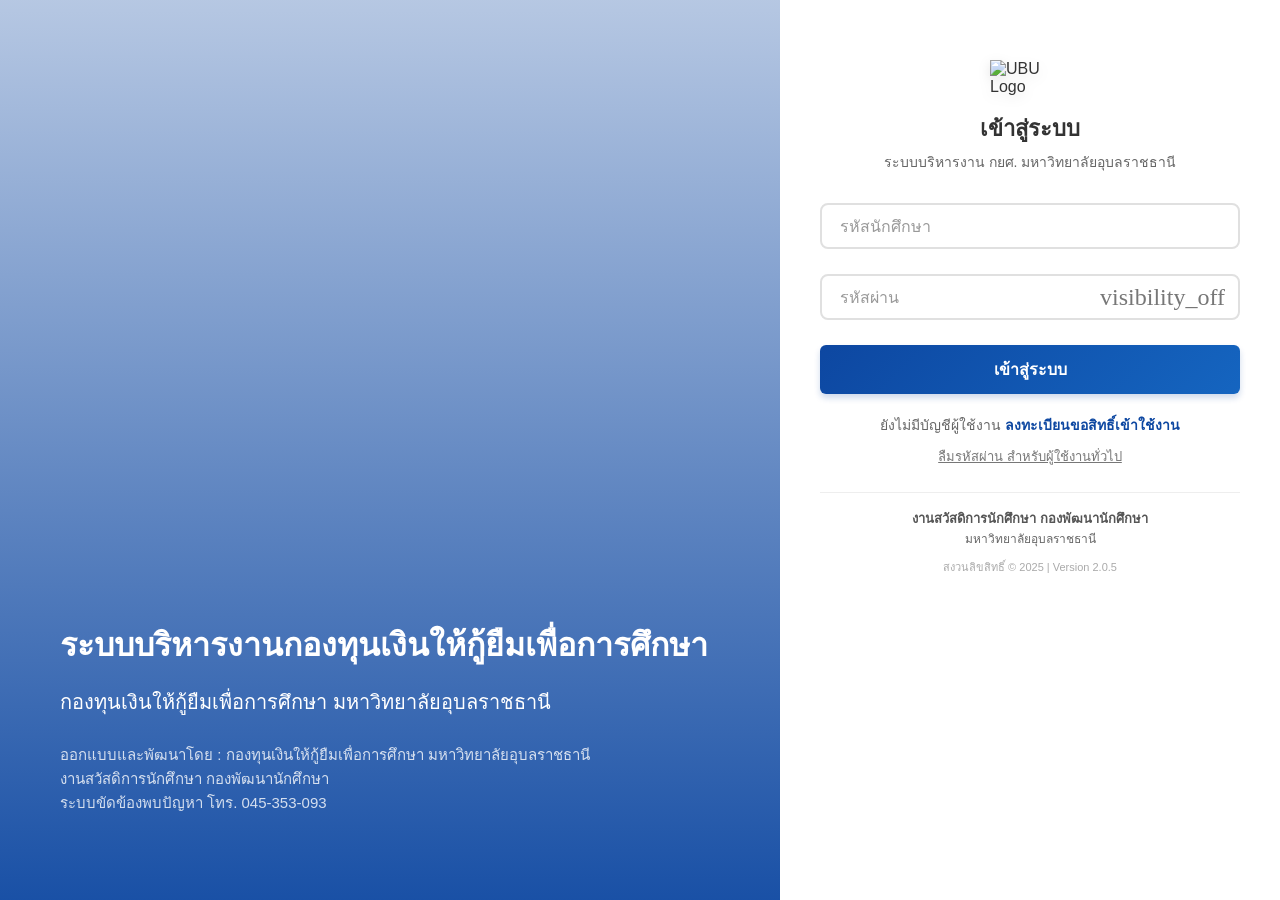
==== commit dbc4546e: "Update index.html" ====
--- a/index.html
+++ b/index.html
@@ -27,16 +27,16 @@
                     <h1 style="font-size: 32px; line-height: 1.2; white-space: nowrap;">ระบบบริหารงานกองทุนเงินให้กู้ยืมเพื่อการศึกษา</h1>
                     <p style="font-size: 20px; margin-bottom: 25px;">กองทุนเงินให้กู้ยืมเพื่อการศึกษา มหาวิทยาลัยอุบลราชธานี</p>
                     <p style="font-size: 15px; opacity: 0.8; margin-bottom: 25px;">
-                        ออกเเบบเเละพัฒนาระบบโดย : กองทุนเงินให้กู้ยืมเพื่อการศึกษา มหาวิทยาลัยอุบลราชธานี<br>
+                        ออกแบบและพัฒนาโดย : กองทุนเงินให้กู้ยืมเพื่อการศึกษา มหาวิทยาลัยอุบลราชธานี<br>
                         งานสวัสดิการนักศึกษา กองพัฒนานักศึกษา<br>
-                        ระบบขัดข้องพบปัญหา โทร. 045-353-093 ทีมพัฒนาระบบ โทร. 062-474-0508
+                        ระบบขัดข้องพบปัญหา โทร. 045-353-093
                     </p>
                 </div>
             </div>
             
             <div class="login-form-side">   
                 <div id="loginSection" class="section active login-form-container">
-                    <img src="https://drive.google.com/uc?export=view&id=1RZyiY78Czi9T7-gZjUfAJ6yCHCLRI7UK" alt="UBU Logo" class="login-logo">
+                    <img src="https://lh3.googleusercontent.com/d/1RZyiY78Czi9T7-gZjUfAJ6yCHCLRI7UK" alt="UBU Logo" class="login-logo">
                     <div style="margin-bottom: 30px; text-align: center;">
                         <h2 style="justify-content: center; color: #333; font-size: 22px; border: none; padding: 0; margin-bottom: 5px;">เข้าสู่ระบบ</h2>
                         <p style="color: #666; margin: 0; font-size: 14px;">ระบบบริหารงาน กยศ. มหาวิทยาลัยอุบลราชธานี</p>
@@ -66,7 +66,7 @@
                         <div style="margin-top: 15px; padding-top: 15px; border-top: 1px solid #eee;">
                             <div style="color: #555; font-weight: 600; font-size: 13px;">งานสวัสดิการนักศึกษา กองพัฒนานักศึกษา</div>
                             <div style="color: #666; font-size: 12px;">มหาวิทยาลัยอุบลราชธานี</div>
-                            <div style="margin-top: 10px; color: #aaa; font-size: 11px;">สงวนลิขสิทธิ์ © 2025 | Version 2.0.4</div>
+                            <div style="margin-top: 10px; color: #aaa; font-size: 11px;">สงวนลิขสิทธิ์ © 2025 | Version 2.0.5</div>
                         </div>
                     </div>
                 </div>
--- a/style.css
+++ b/style.css
@@ -1,57 +1,7 @@
-<style>  
-
-.time-slot-picker {
-    display: grid;
-    grid-template-columns: repeat(auto-fill, minmax(130px, 1fr));
-    gap: 12px;
-}
-.time-slot-label {
-    display: inline-flex;
-    align-items: center;
-    justify-content: center;
-    background-color: #f8fafc;
-    border: 2px solid #e2e8f0;
-    border-radius: 8px;
-    padding: 12px 10px;
-    cursor: pointer;
-    transition: all 0.2s ease;
-    font-weight: 600;
-    color: #64748b;
-    user-select: none;
-    text-align: center;
-}
-.time-slot-label input[type="checkbox"] {
-    display: none;
-}
-.time-slot-label:has(input:checked) {
-    background-color: #eff6ff;
-    border-color: #0284c7;
-    color: #0369a1;
-    box-shadow: 0 4px 10px rgba(2, 132, 199, 0.15);
-}
-
-.queue-date-card {
-    background: #ffffff;
-    border: 1px solid #e2e8f0;
-    border-radius: 12px;
-    padding: 20px;
-    margin-bottom: 15px;
-    display: flex;
-    justify-content: space-between;
-    align-items: center;
-    box-shadow: 0 2px 5px rgba(0,0,0,0.02);
-    transition: transform 0.2s, box-shadow 0.2s;
-}
-.queue-date-card:hover {
-    transform: translateY(-2px);
-    box-shadow: 0 8px 15px rgba(0,0,0,0.05);
-    border-color: #cbd5e1;
-}
-
-.sidebar.collapsed .nav-header,
-.sidebar.collapsed .arrow-icon {
+.sidebar.collapsed .nav-header {
     display: none !important;
 }
+    
     .queue-ticket-expired {
         background-color: #f5f5f5 !important;
         border-color: #ccc !important;
@@ -172,17 +122,17 @@
     }
     
     .login-image-side { 
-        flex: 1.2; 
-        background-image: url('https://img2.pic.in.th/thm_ubu.jpg'); 
-        background-size: cover; 
-        background-position: center; 
-        position: relative; 
-        display: flex; 
-        flex-direction: column; 
-        justify-content: flex-end; 
-        padding: 60px; 
-        color: white; 
-    }
+    flex: 1.2; 
+    background-image: url('https://lh3.googleusercontent.com/d/1FxW8MP7fSNMPHR_Gwew7nCy9ZG9c5sEz'); 
+    background-size: cover; 
+    background-position: center; 
+    position: relative; 
+    display: flex; 
+    flex-direction: column; 
+    justify-content: flex-end; 
+    padding: 60px; 
+    color: white; 
+}
     
     .login-image-side::before { 
         content: ''; 
@@ -447,8 +397,8 @@
     }
     
     .sidebar.collapsed .nav-header {
-        display: none;
-    }
+    display: none !important;
+}
     
     .sidebar-header { 
         height: var(--topbar-height); 
@@ -2343,49 +2293,108 @@
         background: #f7fafc;
         color: #2d3748;
     }
-
-      /* --- สไตล์ SweetAlert2 แบบมาตรฐาน (เน้นฟอนต์ Sarabun) --- */
-      .swal2-popup {
-          font-family: 'Sarabun', sans-serif !important;
-          border-radius: 8px !important; /* ขอบมนเล็กน้อยแบบมาตรฐาน */
-          padding: 1em 1em 1.5em !important;
-      }
-      .swal2-title {
-          font-family: 'Sarabun', sans-serif !important;
-          font-size: 24px !important;
-          font-weight: 600 !important;
-          color: #333 !important;
-      }
-      .swal2-html-container {
-          font-family: 'Sarabun', sans-serif !important;
-          font-size: 16px !important;
-          color: #555 !important;
-          margin-top: 10px !important;
-      }
-      .swal2-confirm, .swal2-cancel {
-          font-family: 'Sarabun', sans-serif !important;
-          font-size: 16px !important;
-          border-radius: 5px !important; /* ปุ่มขอบมนนิดๆ ตามภาพ */
-          padding: 10px 24px !important;
-      }
-
-/* จัดระเบียบกล่องเนื้อหาหลักให้เต็มจอ */
-.main-content-wrapper {
-    display: flex;
-    flex-direction: column;
-    min-height: 100vh; 
-}
-
-/* ให้พื้นที่เนื้อหาขยายเต็มที่เพื่อดัน Footer ลงไป */
-.content-body {
-    flex: 1;
-    display: flex;
-    flex-direction: column;
-}
-
-/* ดัน Footer ไปอยู่ด้านล่างสุดเสมอ */
-.app-footer {
-    margin-top: auto !important;
-    width: 100%;
-}
-</style>
+    /* --- สไตล์ใหม่สำหรับ Admin Profile Modal (2026 UI) --- */
+    .modern-admin-modal {
+        padding: 0 !important;
+        overflow: hidden !important;
+        border-radius: 20px !important;
+        box-shadow: 0 25px 50px -12px rgba(0, 0, 0, 0.25) !important;
+        background-color: #f4f7f6 !important;
+    }
+
+    .admin-modal-header {
+        background: linear-gradient(135deg, #1e3c72 0%, #2a5298 100%);
+        color: white;
+        padding: 20px 30px;
+        display: flex;
+        justify-content: space-between;
+        align-items: center;
+        position: sticky;
+        top: 0;
+        z-index: 10;
+    }
+
+    .admin-modal-body {
+        max-height: 70vh;
+        overflow-y: auto;
+        padding: 30px;
+    }
+
+    .admin-modal-footer {
+        background: white;
+        padding: 15px 30px;
+        border-top: 1px solid #e2e8f0;
+        display: flex;
+        justify-content: flex-end;
+        gap: 15px;
+        position: sticky;
+        bottom: 0;
+        z-index: 10;
+    }
+
+    .admin-form-section {
+        background: #ffffff;
+        border-radius: 16px;
+        padding: 25px;
+        margin-bottom: 25px;
+        box-shadow: 0 4px 15px rgba(0,0,0,0.03);
+        border: 1px solid #eef2f5;
+        transition: transform 0.3s ease;
+    }
+
+    .admin-form-section:hover {
+        transform: translateY(-2px);
+        box-shadow: 0 8px 25px rgba(0,0,0,0.06);
+    }
+
+    .admin-form-section-title {
+        color: #2a5298;
+        font-size: 18px;
+        font-weight: 700;
+        margin-top: 0;
+        margin-bottom: 20px;
+        display: flex;
+        align-items: center;
+        gap: 10px;
+        border-bottom: 2px solid #f0f4f8;
+        padding-bottom: 12px;
+    }
+
+    .adm-input-readonly {
+        background-color: #edf2f7 !important;
+        color: #4a5568 !important;
+        font-weight: bold;
+        border: 1px dashed #cbd5e0 !important;
+    }
+    /* โทนสีสำหรับระบบกู้เกินหลักสูตร (Purple Theme) */
+    :root {
+        --over-primary: #7b1fa2; /* Deep Purple */
+        --over-secondary: #ab47bc;
+        --over-light: #f3e5f5;
+        --over-gradient: linear-gradient(135deg, #7b1fa2 0%, #ab47bc 100%);
+    }
+
+    .over-step.active {
+        background-color: var(--over-primary) !important;
+        box-shadow: 0 4px 10px rgba(123, 31, 162, 0.3) !important;
+    }
+    .over-step.active::after {
+        color: var(--over-primary) !important;
+    }
+    
+    .btn-over-loan {
+        background: var(--over-gradient) !important;
+        color: white !important;
+        border: none;
+        box-shadow: 0 4px 15px rgba(123, 31, 162, 0.3) !important;
+    }
+    .btn-over-loan:hover {
+        transform: translateY(-2px);
+        box-shadow: 0 6px 20px rgba(123, 31, 162, 0.4) !important;
+    }
+
+    .over-receipt-header {
+        background: var(--over-gradient);
+        padding: 30px 20px;
+        color: white;
+    }
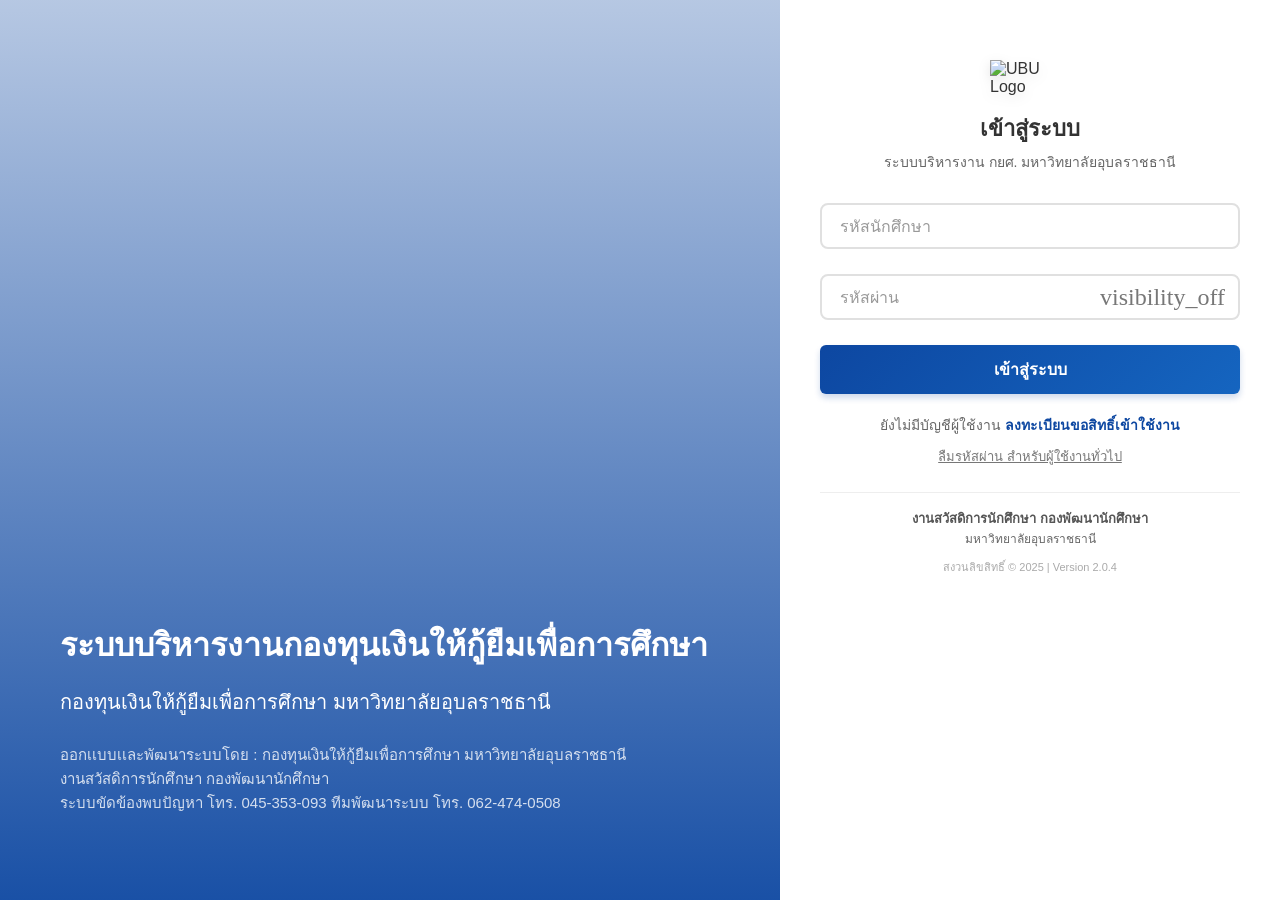
==== commit 1455157f: "Add files via upload" ====
--- a/index.html
+++ b/index.html
@@ -27,9 +27,9 @@
                     <h1 style="font-size: 32px; line-height: 1.2; white-space: nowrap;">ระบบบริหารงานกองทุนเงินให้กู้ยืมเพื่อการศึกษา</h1>
                     <p style="font-size: 20px; margin-bottom: 25px;">กองทุนเงินให้กู้ยืมเพื่อการศึกษา มหาวิทยาลัยอุบลราชธานี</p>
                     <p style="font-size: 15px; opacity: 0.8; margin-bottom: 25px;">
-                        ออกแบบและพัฒนาโดย : กองทุนเงินให้กู้ยืมเพื่อการศึกษา มหาวิทยาลัยอุบลราชธานี<br>
+                        ออกเเบบเเละพัฒนาระบบโดย : กองทุนเงินให้กู้ยืมเพื่อการศึกษา มหาวิทยาลัยอุบลราชธานี<br>
                         งานสวัสดิการนักศึกษา กองพัฒนานักศึกษา<br>
-                        ระบบขัดข้องพบปัญหา โทร. 045-353-093
+                        ระบบขัดข้องพบปัญหา โทร. 045-353-093 ทีมพัฒนาระบบ โทร. 062-474-0508
                     </p>
                 </div>
             </div>
@@ -66,7 +66,7 @@
                         <div style="margin-top: 15px; padding-top: 15px; border-top: 1px solid #eee;">
                             <div style="color: #555; font-weight: 600; font-size: 13px;">งานสวัสดิการนักศึกษา กองพัฒนานักศึกษา</div>
                             <div style="color: #666; font-size: 12px;">มหาวิทยาลัยอุบลราชธานี</div>
-                            <div style="margin-top: 10px; color: #aaa; font-size: 11px;">สงวนลิขสิทธิ์ © 2025 | Version 2.0.5</div>
+                            <div style="margin-top: 10px; color: #aaa; font-size: 11px;">สงวนลิขสิทธิ์ © 2025 | Version 2.0.4</div>
                         </div>
                     </div>
                 </div>
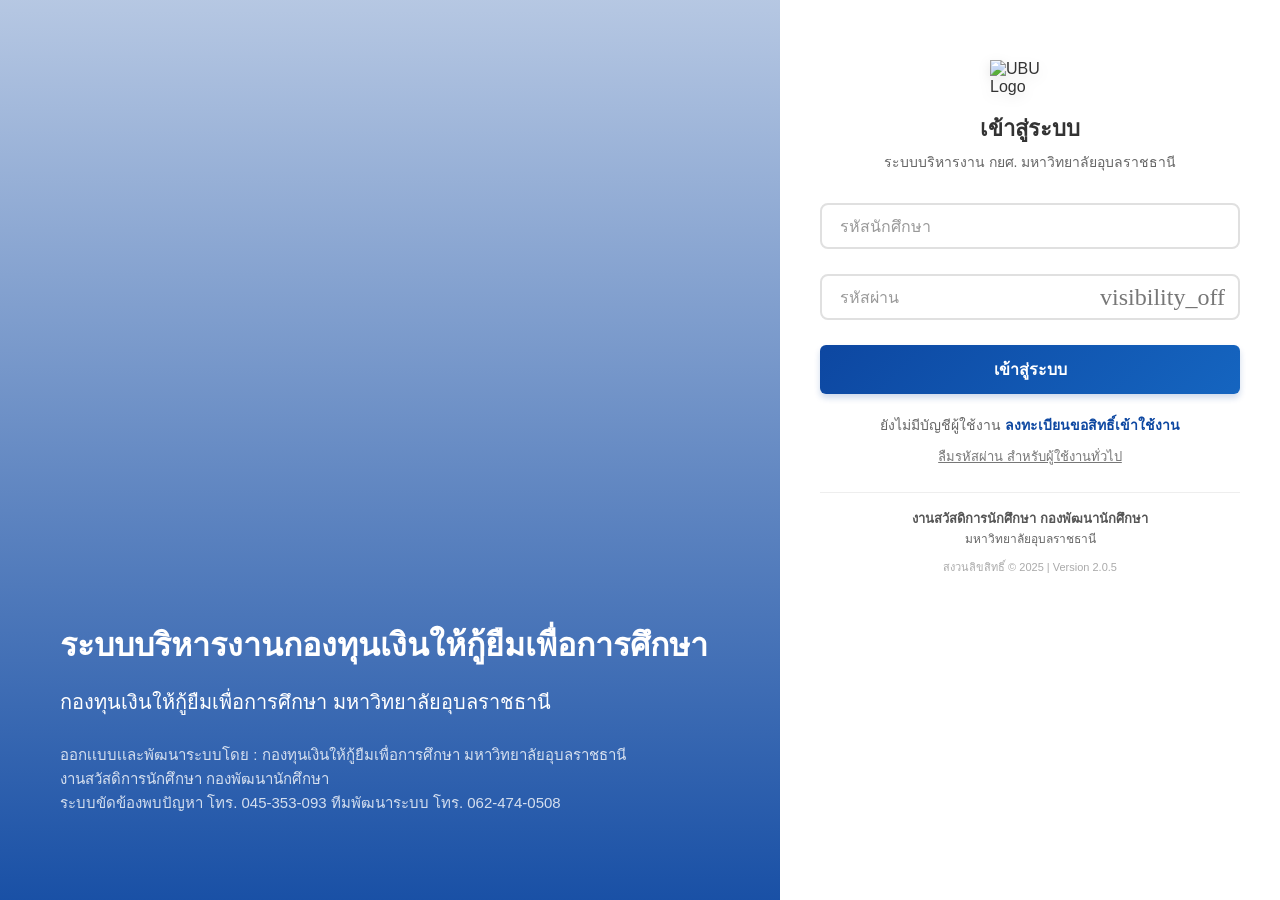
==== commit 6508c9ee: "Add files via upload" ====
--- a/index.html
+++ b/index.html
@@ -66,7 +66,7 @@
                         <div style="margin-top: 15px; padding-top: 15px; border-top: 1px solid #eee;">
                             <div style="color: #555; font-weight: 600; font-size: 13px;">งานสวัสดิการนักศึกษา กองพัฒนานักศึกษา</div>
                             <div style="color: #666; font-size: 12px;">มหาวิทยาลัยอุบลราชธานี</div>
-                            <div style="margin-top: 10px; color: #aaa; font-size: 11px;">สงวนลิขสิทธิ์ © 2025 | Version 2.0.4</div>
+                            <div style="margin-top: 10px; color: #aaa; font-size: 11px;">สงวนลิขสิทธิ์ © 2025 | Version 2.0.5</div>
                         </div>
                     </div>
                 </div>
@@ -130,7 +130,7 @@
                             <div class="form-group">
                                 <label for="signupPassword">รหัสผ่าน</label>
                                 <div class="input-group-password">
-                                    <input type="password" id="signupPassword" class="floating-input" minlength="6" required>
+                                    <input type="password" id="signupPassword" class="floating-input" minlength="8" required>
                                     <i class="material-icons toggle-password" id="toggleSignupPassword">visibility_off</i>
                                 </div>
                             </div>
@@ -165,12 +165,12 @@
                             <div id="resetStep2Area" style="display: none; animation: fadeIn 0.5s;">
                                 <hr style="margin: 20px 0; border: 0; border-top: 1px dashed #ccc;">
                                 <div class="modern-input-group" style="position: relative;">
-                                    <input type="password" id="resetNewPassword" class="modern-input" minlength="6" placeholder=" " required style="padding-right: 40px;">
+                                    <input type="password" id="resetNewPassword" class="modern-input" minlength="8" placeholder=" " required style="padding-right: 40px;">
                                     <label for="resetNewPassword" class="modern-label">รหัสผ่านใหม่</label>
                                     <i class="material-icons" id="btnToggleResetNew" style="position: absolute; right: 10px; top: 50%; transform: translateY(-50%); cursor: pointer; color: #999; user-select: none; z-index: 10;">visibility_off</i>
                                 </div>
                                 <div class="modern-input-group" style="position: relative;">
-                                    <input type="password" id="resetConfirmPassword" class="modern-input" minlength="6" placeholder=" " required style="padding-right: 40px;">
+                                    <input type="password" id="resetConfirmPassword" class="modern-input" minlength="8" placeholder=" " required style="padding-right: 40px;">
                                     <label for="resetConfirmPassword" class="modern-label">ยืนยันรหัสผ่านใหม่</label>
                                     <i class="material-icons" id="btnToggleResetConfirm" style="position: absolute; right: 10px; top: 50%; transform: translateY(-50%); cursor: pointer; color: #999; user-select: none; z-index: 10;">visibility_off</i>
                                 </div>
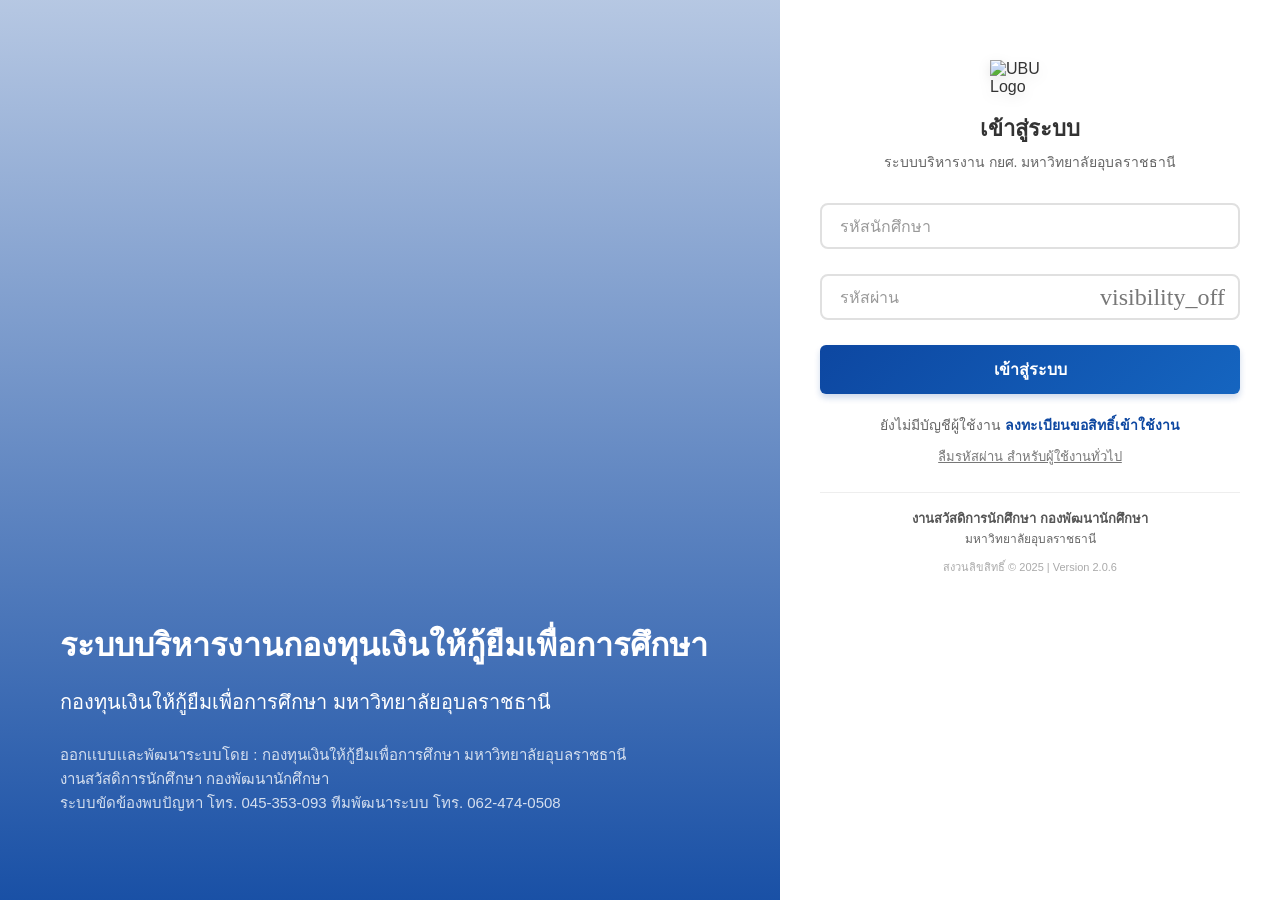
==== commit ebd43e4c: "Add files via upload" ====
--- a/index.html
+++ b/index.html
@@ -1,9 +1,11 @@
 <!DOCTYPE html>
 <html lang="th">
 <head>
+  <!-- Security release: v2.0.6 -->
     <meta charset="UTF-8">
     <meta name="viewport" content="width=device-width, initial-scale=1.0">
-    <meta http-equiv="Content-Security-Policy" content="default-src 'self'; script-src 'self' https://cdn.jsdelivr.net https://script.google.com; style-src 'self' 'unsafe-inline' https://fonts.googleapis.com; font-src 'self' https://fonts.gstatic.com; connect-src 'self' https://script.google.com https://script.googleusercontent.com https://api.ipify.org; img-src 'self' data: https:;">
+    <meta name="referrer" content="no-referrer">
+    <meta http-equiv="Content-Security-Policy" content="default-src 'self'; script-src 'self' https://cdn.jsdelivr.net https://script.google.com; style-src 'self' 'unsafe-inline' https://fonts.googleapis.com; font-src 'self' https://fonts.gstatic.com; connect-src 'self' https://script.google.com https://script.googleusercontent.com https://api.ipify.org; img-src 'self' data: https:; object-src 'none'; base-uri 'self'; form-action 'self';">
     <title>ระบบบริหารงานกองทุนเงินให้กู้ยืมเพื่อการศึกษา มหาวิทยาลัยอุบลราชธานี</title>
     <link href="https://fonts.googleapis.com/css2?family=Sarabun:wght@300;400;500;600;700&display=swap" rel="stylesheet">
     <link href="https://fonts.googleapis.com/icon?family=Material+Icons" rel="stylesheet">
@@ -43,11 +45,11 @@
                     </div>
                     <form id="loginForm">
                         <div class="modern-input-group">
-                            <input type="text" id="loginStudentId" class="modern-input" placeholder=" " required>
+                            <input type="text" id="loginStudentId" class="modern-input" placeholder=" " required autocomplete="username" maxlength="30">
                             <label for="loginStudentId" class="modern-label">รหัสนักศึกษา</label>
                         </div>
                         <div class="modern-input-group">
-                            <input type="password" id="loginPassword" class="modern-input" placeholder=" " required>
+                            <input type="password" id="loginPassword" class="modern-input" placeholder=" " required autocomplete="current-password" maxlength="128">
                             <label for="loginPassword" class="modern-label">รหัสผ่าน</label>
                             <button type="button" class="toggle-password-btn" id="toggleLoginPassBtn">
                                 <i class="material-icons" id="loginEyeIcon">visibility_off</i>
@@ -66,7 +68,7 @@
                         <div style="margin-top: 15px; padding-top: 15px; border-top: 1px solid #eee;">
                             <div style="color: #555; font-weight: 600; font-size: 13px;">งานสวัสดิการนักศึกษา กองพัฒนานักศึกษา</div>
                             <div style="color: #666; font-size: 12px;">มหาวิทยาลัยอุบลราชธานี</div>
-                            <div style="margin-top: 10px; color: #aaa; font-size: 11px;">สงวนลิขสิทธิ์ © 2025 | Version 2.0.5</div>
+                            <div style="margin-top: 10px; color: #aaa; font-size: 11px;">สงวนลิขสิทธิ์ © 2025 | Version 2.0.6</div>
                         </div>
                     </div>
                 </div>
@@ -165,12 +167,12 @@
                             <div id="resetStep2Area" style="display: none; animation: fadeIn 0.5s;">
                                 <hr style="margin: 20px 0; border: 0; border-top: 1px dashed #ccc;">
                                 <div class="modern-input-group" style="position: relative;">
-                                    <input type="password" id="resetNewPassword" class="modern-input" minlength="8" placeholder=" " required style="padding-right: 40px;">
+                                    <input type="password" id="resetNewPassword" class="modern-input" minlength="8" maxlength="128" autocomplete="new-password" placeholder=" " required style="padding-right: 40px;">
                                     <label for="resetNewPassword" class="modern-label">รหัสผ่านใหม่</label>
                                     <i class="material-icons" id="btnToggleResetNew" style="position: absolute; right: 10px; top: 50%; transform: translateY(-50%); cursor: pointer; color: #999; user-select: none; z-index: 10;">visibility_off</i>
                                 </div>
                                 <div class="modern-input-group" style="position: relative;">
-                                    <input type="password" id="resetConfirmPassword" class="modern-input" minlength="8" placeholder=" " required style="padding-right: 40px;">
+                                    <input type="password" id="resetConfirmPassword" class="modern-input" minlength="8" maxlength="128" autocomplete="new-password" placeholder=" " required style="padding-right: 40px;">
                                     <label for="resetConfirmPassword" class="modern-label">ยืนยันรหัสผ่านใหม่</label>
                                     <i class="material-icons" id="btnToggleResetConfirm" style="position: absolute; right: 10px; top: 50%; transform: translateY(-50%); cursor: pointer; color: #999; user-select: none; z-index: 10;">visibility_off</i>
                                 </div>
--- a/style.css
+++ b/style.css
@@ -1,3 +1,4 @@
+/* Security release v2.0.6 — presentation layer only */
 .sidebar.collapsed .nav-header {
     display: none !important;
 }
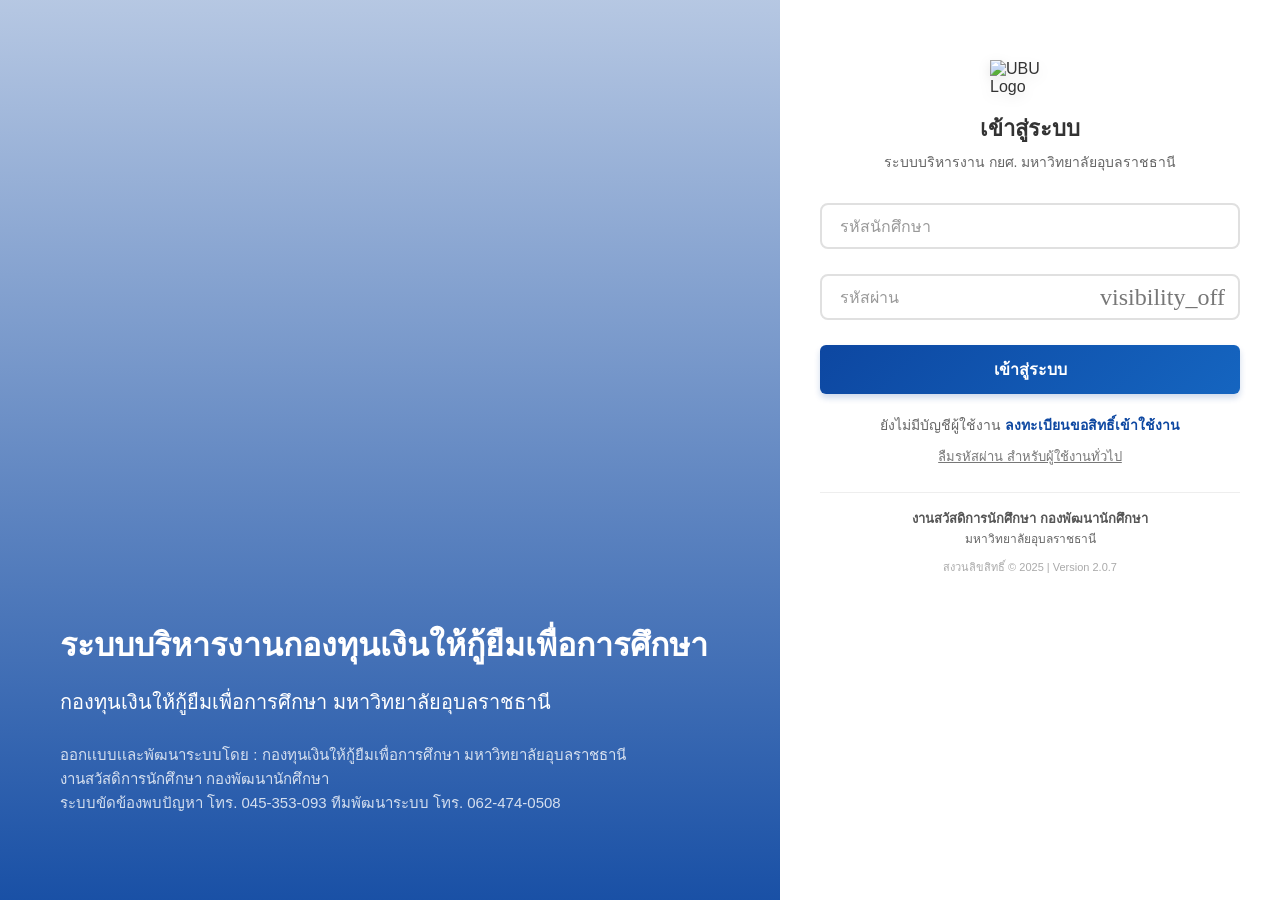
==== commit 66da0442: "Add files via upload" ====
--- a/index.html
+++ b/index.html
@@ -1,11 +1,11 @@
 <!DOCTYPE html>
 <html lang="th">
 <head>
-  <!-- Security release: v2.0.6 -->
+  <!-- Security release: v2.0.7 -->
     <meta charset="UTF-8">
     <meta name="viewport" content="width=device-width, initial-scale=1.0">
     <meta name="referrer" content="no-referrer">
-    <meta http-equiv="Content-Security-Policy" content="default-src 'self'; script-src 'self' https://cdn.jsdelivr.net https://script.google.com; style-src 'self' 'unsafe-inline' https://fonts.googleapis.com; font-src 'self' https://fonts.gstatic.com; connect-src 'self' https://script.google.com https://script.googleusercontent.com https://api.ipify.org; img-src 'self' data: https:; object-src 'none'; base-uri 'self'; form-action 'self';">
+    <meta http-equiv="Content-Security-Policy" content="default-src 'self'; script-src 'self' https://cdn.jsdelivr.net https://script.google.com; script-src-attr 'none'; style-src 'self' 'unsafe-inline' https://fonts.googleapis.com; font-src 'self' https://fonts.gstatic.com; connect-src 'self' https://script.google.com https://script.googleusercontent.com https://api.ipify.org; img-src 'self' data: https:; object-src 'none'; base-uri 'self'; form-action 'self';">
     <title>ระบบบริหารงานกองทุนเงินให้กู้ยืมเพื่อการศึกษา มหาวิทยาลัยอุบลราชธานี</title>
     <link href="https://fonts.googleapis.com/css2?family=Sarabun:wght@300;400;500;600;700&display=swap" rel="stylesheet">
     <link href="https://fonts.googleapis.com/icon?family=Material+Icons" rel="stylesheet">
@@ -68,7 +68,7 @@
                         <div style="margin-top: 15px; padding-top: 15px; border-top: 1px solid #eee;">
                             <div style="color: #555; font-weight: 600; font-size: 13px;">งานสวัสดิการนักศึกษา กองพัฒนานักศึกษา</div>
                             <div style="color: #666; font-size: 12px;">มหาวิทยาลัยอุบลราชธานี</div>
-                            <div style="margin-top: 10px; color: #aaa; font-size: 11px;">สงวนลิขสิทธิ์ © 2025 | Version 2.0.6</div>
+                            <div style="margin-top: 10px; color: #aaa; font-size: 11px;">สงวนลิขสิทธิ์ © 2025 | Version 2.0.7</div>
                         </div>
                     </div>
                 </div>
--- a/style.css
+++ b/style.css
@@ -1,4 +1,4 @@
-/* Security release v2.0.6 — presentation layer only */
+/* Security release v2.0.7 — presentation layer only */
 .sidebar.collapsed .nav-header {
     display: none !important;
 }
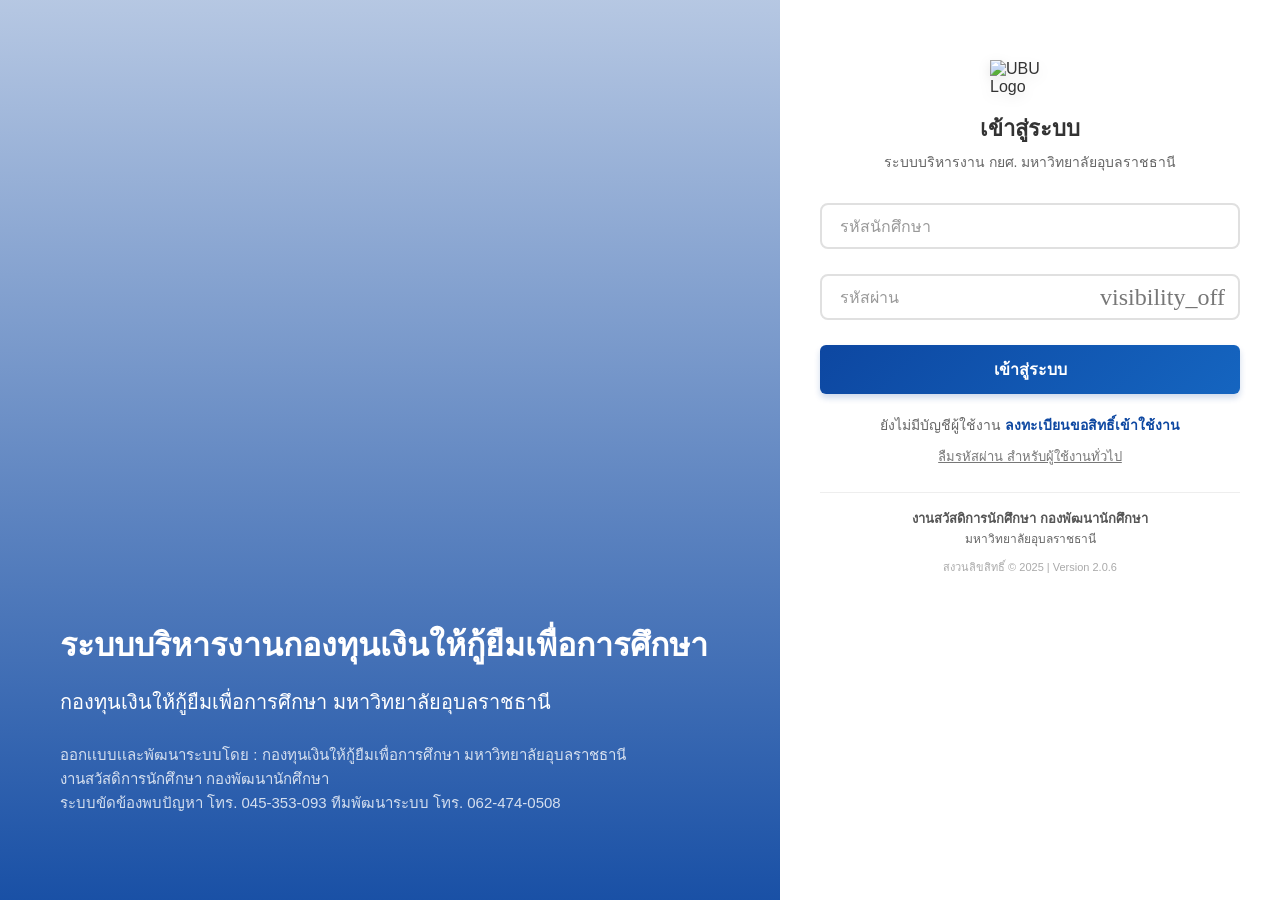
==== commit ec45659b: "Add files via upload" ====
--- a/index.html
+++ b/index.html
@@ -1,11 +1,11 @@
 <!DOCTYPE html>
 <html lang="th">
 <head>
-  <!-- Security release: v2.0.7 -->
+  <!-- Security release: v2.0.6 -->
     <meta charset="UTF-8">
     <meta name="viewport" content="width=device-width, initial-scale=1.0">
     <meta name="referrer" content="no-referrer">
-    <meta http-equiv="Content-Security-Policy" content="default-src 'self'; script-src 'self' https://cdn.jsdelivr.net https://script.google.com; script-src-attr 'none'; style-src 'self' 'unsafe-inline' https://fonts.googleapis.com; font-src 'self' https://fonts.gstatic.com; connect-src 'self' https://script.google.com https://script.googleusercontent.com https://api.ipify.org; img-src 'self' data: https:; object-src 'none'; base-uri 'self'; form-action 'self';">
+    <meta http-equiv="Content-Security-Policy" content="default-src 'self'; script-src 'self' https://cdn.jsdelivr.net https://script.google.com; style-src 'self' 'unsafe-inline' https://fonts.googleapis.com; font-src 'self' https://fonts.gstatic.com; connect-src 'self' https://script.google.com https://script.googleusercontent.com https://api.ipify.org; img-src 'self' data: https:; object-src 'none'; base-uri 'self'; form-action 'self';">
     <title>ระบบบริหารงานกองทุนเงินให้กู้ยืมเพื่อการศึกษา มหาวิทยาลัยอุบลราชธานี</title>
     <link href="https://fonts.googleapis.com/css2?family=Sarabun:wght@300;400;500;600;700&display=swap" rel="stylesheet">
     <link href="https://fonts.googleapis.com/icon?family=Material+Icons" rel="stylesheet">
@@ -68,7 +68,7 @@
                         <div style="margin-top: 15px; padding-top: 15px; border-top: 1px solid #eee;">
                             <div style="color: #555; font-weight: 600; font-size: 13px;">งานสวัสดิการนักศึกษา กองพัฒนานักศึกษา</div>
                             <div style="color: #666; font-size: 12px;">มหาวิทยาลัยอุบลราชธานี</div>
-                            <div style="margin-top: 10px; color: #aaa; font-size: 11px;">สงวนลิขสิทธิ์ © 2025 | Version 2.0.7</div>
+                            <div style="margin-top: 10px; color: #aaa; font-size: 11px;">สงวนลิขสิทธิ์ © 2025 | Version 2.0.6</div>
                         </div>
                     </div>
                 </div>
--- a/style.css
+++ b/style.css
@@ -1,4 +1,4 @@
-/* Security release v2.0.7 — presentation layer only */
+/* Security release v2.0.6 — presentation layer only */
 .sidebar.collapsed .nav-header {
     display: none !important;
 }
